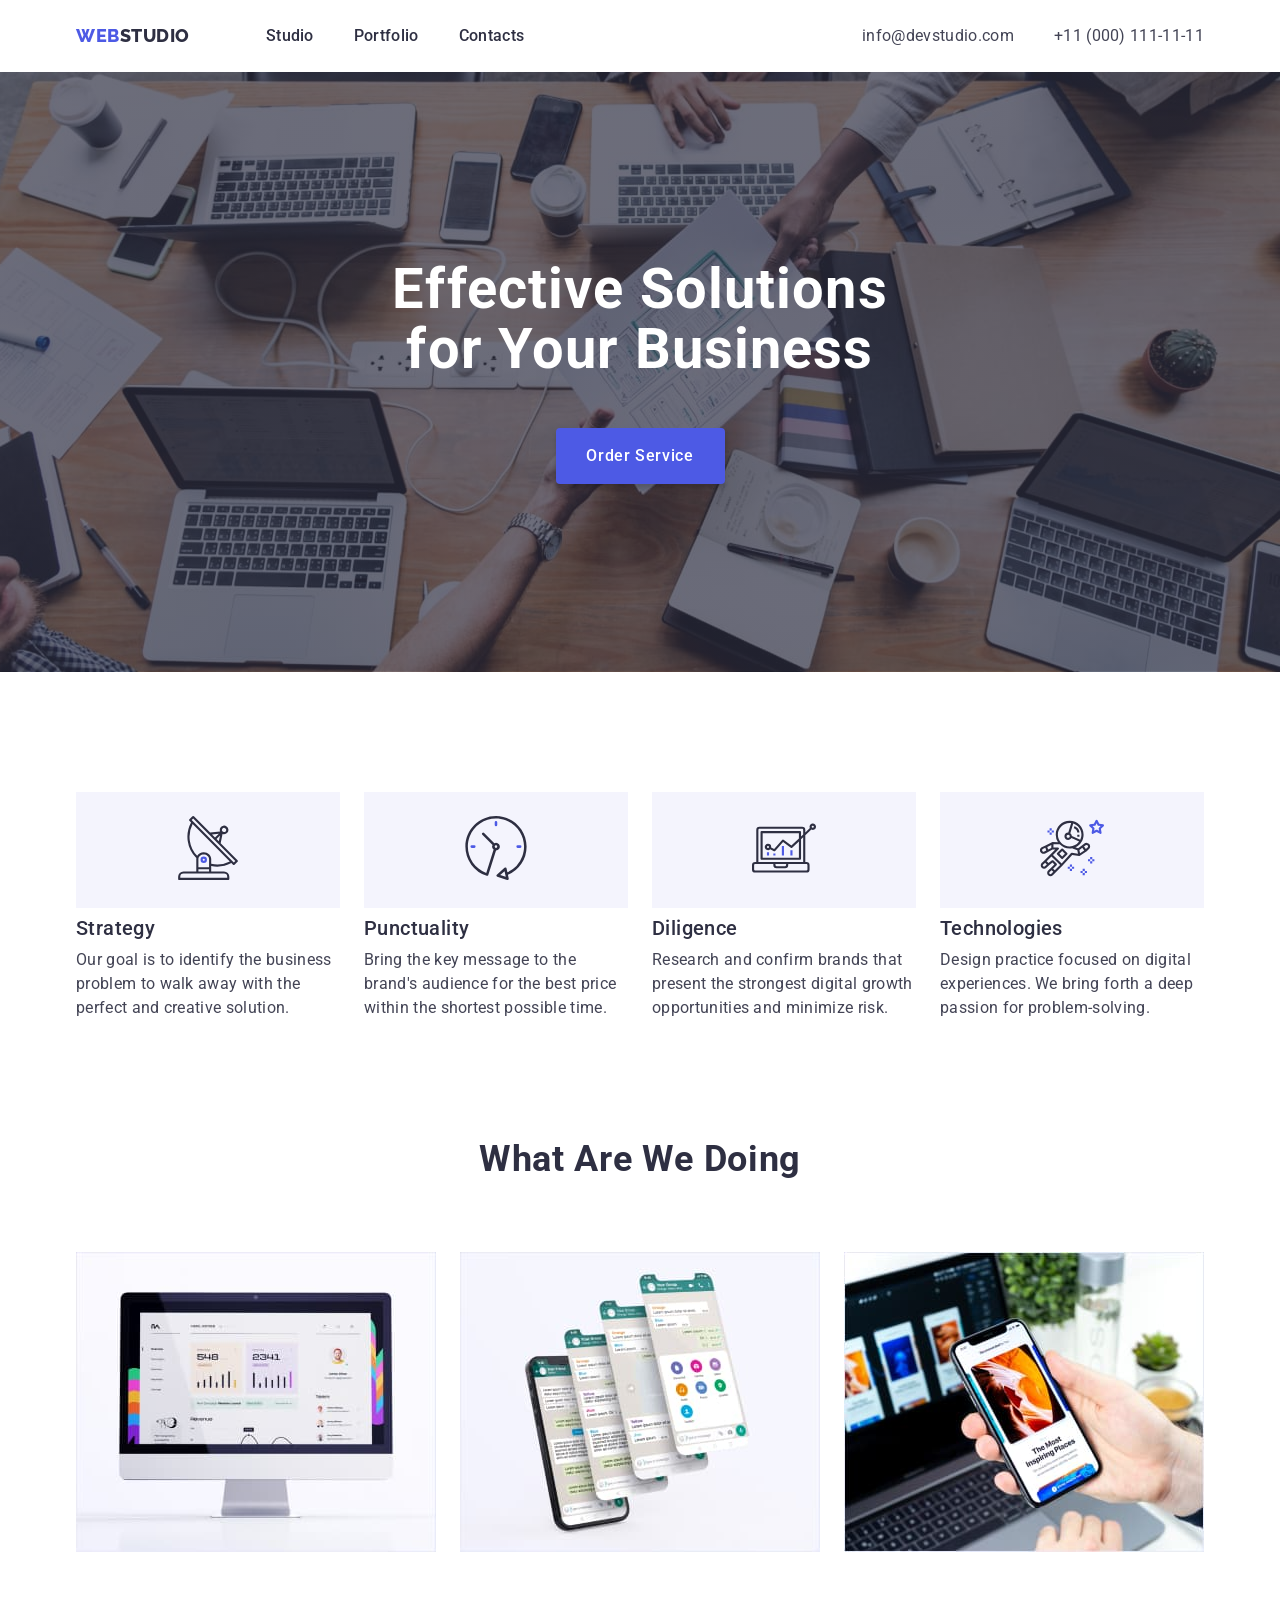
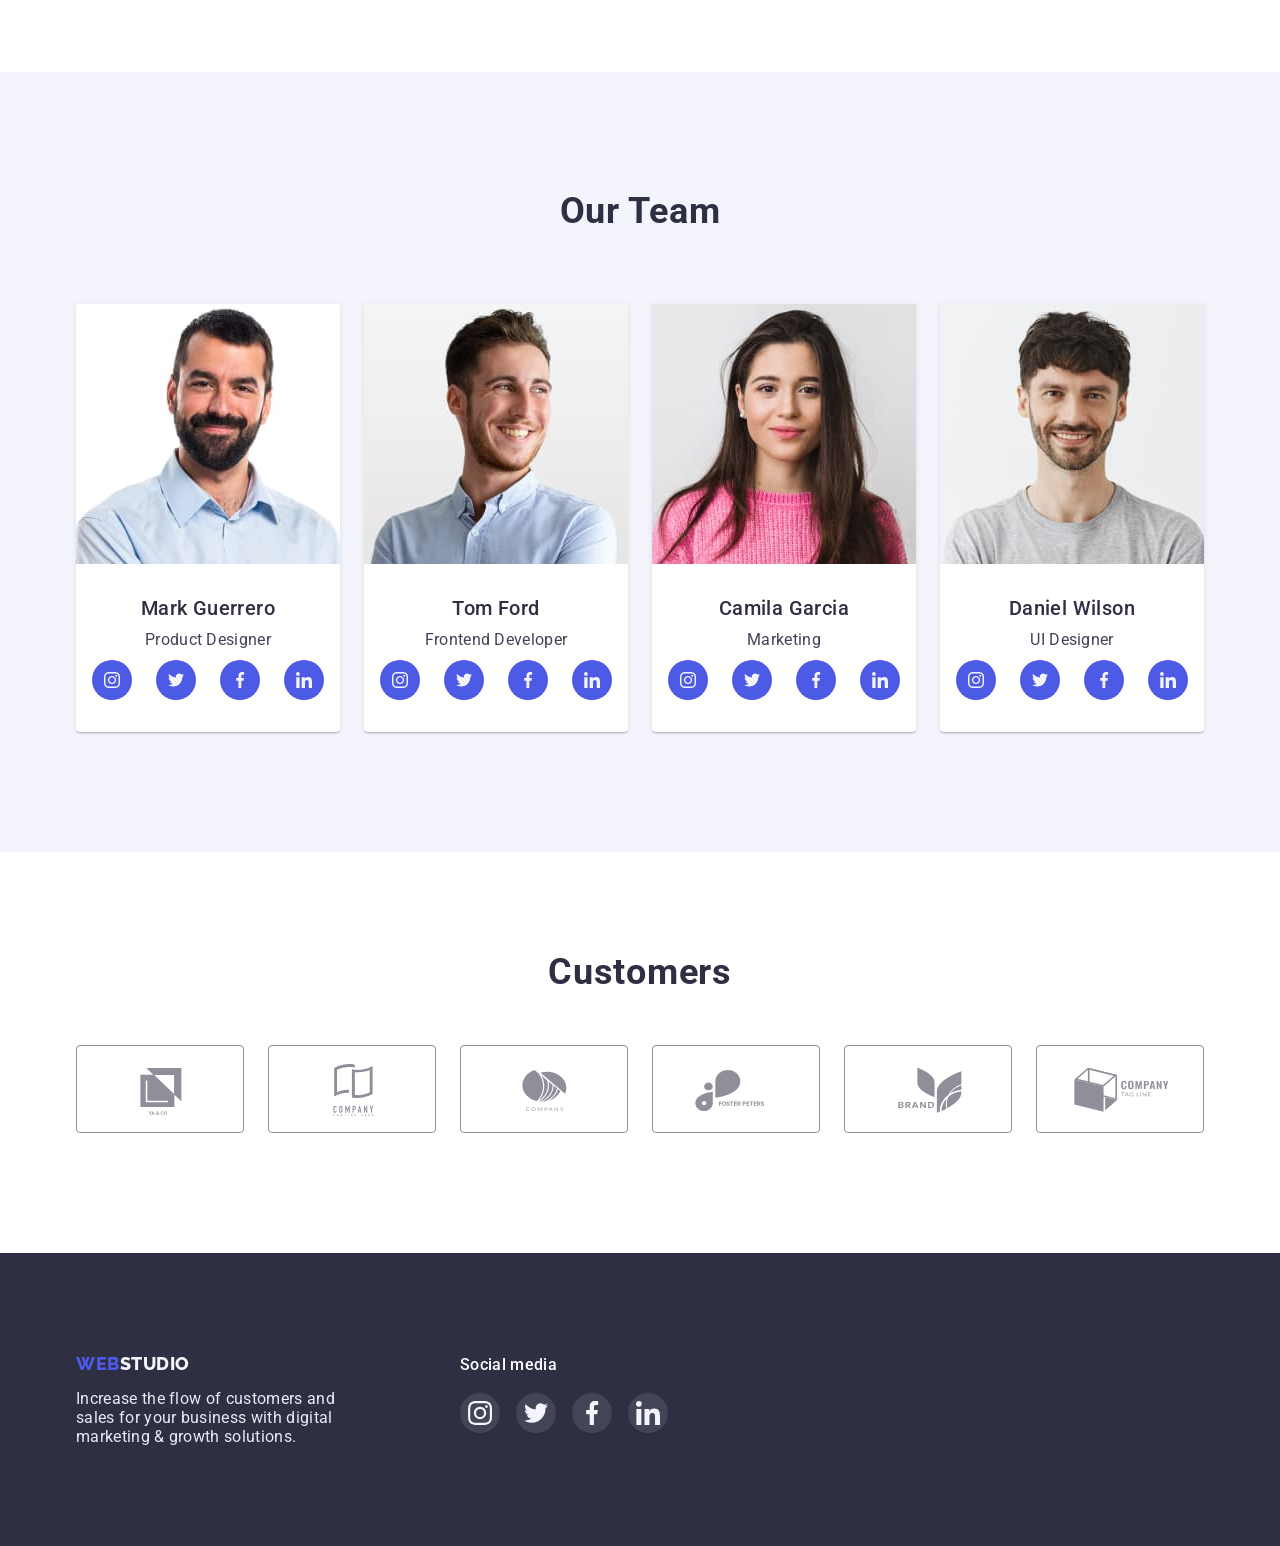
==== index.html @ 7d6704e3 "svg tini" ====
<!DOCTYPE html>
<html lang="en">

<head>
    <meta charset="UTF-8">
    <meta http-equiv="X-UA-Compatible" content="IE=edge">
    <meta name="viewport" content="width=device-width, initial-scale=1.0">
    <title>WebStudio</title>
    <link rel="preconnect" href="https://fonts.googleapis.com">
    <link rel="preconnect" href="https://fonts.gstatic.com" crossorigin>
    <link
        href="https://fonts.googleapis.com/css2?family=Montserrat:wght@400;700&family=Raleway:wght@800&family=Roboto:wght@400;500;700;900&display=swap"
        rel="stylesheet">
    <link rel="stylesheet" href="https://cdnjs.cloudflare.com/ajax/libs/modern-normalize/1.1.0/modern-normalize.min.css"
        integrity="sha512-wpPYUAdjBVSE4KJnH1VR1HeZfpl1ub8YT/NKx4PuQ5NmX2tKuGu6U/JRp5y+Y8XG2tV+wKQpNHVUX03MfMFn9Q=="
        crossorigin="anonymous" referrerpolicy="no-referrer" />
    <link rel="stylesheet" href="./css/styles.css">
</head>

<body>
    <header>
        <div class="conteiner header-container">
            <nav class="header-all">
                <a href="./index.html" class="header-logo link">Web<span class="header-logo-studio">Studio</span></a>
                <ul class="header-nav list">
                    <li><a href="./index.html" class="nav link">Studio</a></li>
                    <li><a href="./portfolio.html" class="nav link">Portfolio</a></li>
                    <li><a href="" class="nav link">Contacts</a></li>
                </ul>
            </nav>
            <address class="address">
                <ul class="address-list list">
                    <li><a href="mailto:info@devstudio.com" class="header-address link">info@devstudio.com</a></li>
                    <li><a href="tel:+110001111111" class="header-address link">+11 (000) 111-11-11</a></li>
                </ul>
            </address>
        </div>
    </header>
    <main>
        <section class="hero">
            <div class="conteiner">
                <h1 class="hero-title">Effective Solutions for Your Business</h1>
                <button type="button" class="hero-btn">Order Service</button>
            </div>
        </section>
        <section class="strengths section">
            <div class="conteiner">
                <h2 hidden class="strengths-t">Strengths</h2>
                <ul class="strengths-list list">
                    <li class="strengths-item">
                        <div class="strengths-fon">
                            <svg width="64" height="64" class="strengths-icon">
                                <use href="./images/icons.svg#icon-antenna"></use>
                            </svg>
                        </div>
                        <h3 class="strengths-title">Strategy</h3>
                        <p class="strengths-text">Our goal is to identify the business
                            problem to walk away with the perfect and creative solution. </p>
                    </li>
                    <li class="strengths-item">
                        <div class="strengths-fon">
                            <svg width="64" height="64" class="strengths-icon">
                                <use href="./images/icons.svg#icon-clock"></use>
                            </svg>
                        </div>
                        <h3 class="strengths-title">Punctuality</h3>
                        <p class="strengths-text">Bring the key message to the brand's audience for the best price
                            within
                            the shortest possible
                            time.</p>
                    </li>
                    <li class="strengths-item">
                        <div class="strengths-fon">
                            <svg width="64" height="64" class="strengths-icon">
                                <use href="./images/icons.svg#icon-diagram"></use>
                            </svg>
                        </div>
                        <h3 class="strengths-title">Diligence</h3>
                        <p class="strengths-text">Research and confirm brands that present the strongest digital growth
                            opportunities and minimize
                            risk.</p>
                    </li>
                    <li class="strengths-item">
                        <div class="strengths-fon">
                            <svg width="64" height="64" class="strengths-icon">
                                <use href="./images/icons.svg#icon-astronaut"></use>
                            </svg>
                        </div>
                        <h3 class="strengths-title">Technologies</h3>
                        <p class="strengths-text">Design practice focused on digital experiences. We bring forth a deep
                            passion for
                            problem-solving.</p>
                    </li>
                </ul>
            </div>
        </section>
        <section class="section">
            <div class="conteiner">
                <h2 class="doing">What are we doing</h2>
                <ul class="doing-list list">
                    <li class="doing-item"><img src="./images/doing1.jpg" alt="What are we doing" width="360"
                            height="300"></li>
                    <li><img src="./images/doing2.jpg" alt="What are we doing" width="360" height="300"></li>
                    <li><img src="./images/doing3.jpg" alt="What are we doing" width="360" height="300"></li>
                </ul>
            </div>
        </section>
        <section class="our-team section">
            <div class="conteiner">
                <h2 class="our-team-title">Our Team</h2>
                <div class="our-team-list-wrap">
                    <ul class="our-team-list list">
                        <li class="our-team-item">
                            <img src="./images/team1.jpg" alt="Product Designer" width="264" height="260">
                            <div class="our-team-name">
                                <h3 class="our-team-subtitle">Mark Guerrero</h3>
                                <p class="our-team-text">Product Designer</p>
                                <ul class="team-soc-list list">
                                    <li class="team-soc-item">
                                        <a class="team-soc-link link" href="">
                                            <svg width="16" height="16" class="team-soc-icon">
                                                <use href="./images/icons.svg#icon-instagram"></use>
                                            </svg>
                                        </a>
                                    </li>
                                    <li class="team-soc-item">
                                        <a class="team-soc-link link" href="">
                                            <svg width="16" height="16" class="team-soc-icon">
                                                <use href="./images/icons.svg#icon-twitter"></use>
                                            </svg>
                                        </a>
                                    </li>
                                    <li class="team-soc-item">
                                        <a class="team-soc-link link" href="">
                                            <svg width="16" height="16" class="team-soc-icon">
                                                <use href="./images/icons.svg#icon-facebook"></use>
                                            </svg>
                                        </a>
                                    </li>
                                    <li class="team-soc-item">
                                        <a class="team-soc-link link" href="">
                                            <svg width="16" height="16" class="team-soc-icon">
                                                <use href="./images/icons.svg#icon-linkedin"></use>
                                            </svg>
                                        </a>
                                    </li>
                                </ul>
                            </div>
                        </li>
                        <li class="our-team-item">
                            <img src="./images/team2.jpg" alt="Frontend Developer" width="264" height="260">
                            <div class="our-team-name">
                                <h3 class="our-team-subtitle">Tom Ford</h3>
                                <p class="our-team-text">Frontend Developer</p>
                                <ul class="team-soc-list list">
                                    <li class="team-soc-item">
                                        <a class="team-soc-link link" href="">
                                            <svg width="16" height="16" class="team-soc-icon">
                                                <use href="./images/icons.svg#icon-instagram"></use>
                                            </svg>
                                        </a>
                                    </li>
                                    <li class="team-soc-item">
                                        <a class="team-soc-link link" href="">
                                            <svg width="16" height="16" class="team-soc-icon">
                                                <use href="./images/icons.svg#icon-twitter"></use>
                                            </svg>
                                        </a>
                                    </li>
                                    <li class="team-soc-item">
                                        <a class="team-soc-link link" href="">
                                            <svg width="16" height="16" class="team-soc-icon">
                                                <use href="./images/icons.svg#icon-facebook"></use>
                                            </svg>
                                        </a>
                                    </li>
                                    <li class="team-soc-item">
                                        <a class="team-soc-link link" href="">
                                            <svg width="16" height="16" class="team-soc-icon">
                                                <use href="./images/icons.svg#icon-linkedin"></use>
                                            </svg>
                                        </a>
                                    </li>
                                </ul>
                            </div>
                        </li>
                        <li class="our-team-item">
                            <img src="./images/team3.jpg" alt="Marketing" width="264" height="260">
                            <div class="our-team-name">
                                <h3 class="our-team-subtitle">Camila Garcia</h3>
                                <p class="our-team-text">Marketing</p>
                                <ul class="team-soc-list list">
                                    <li class="team-soc-item">
                                        <a class="team-soc-link link" href="">
                                            <svg width="16" height="16" class="team-soc-icon">
                                                <use href="./images/icons.svg#icon-instagram"></use>
                                            </svg>
                                        </a>
                                    </li>
                                    <li class="team-soc-item">
                                        <a class="team-soc-link link" href="">
                                            <svg width="16" height="16" class="team-soc-icon">
                                                <use href="./images/icons.svg#icon-twitter"></use>
                                            </svg>
                                        </a>
                                    </li>
                                    <li class="team-soc-item">
                                        <a class="team-soc-link link" href="">
                                            <svg width="16" height="16" class="team-soc-icon">
                                                <use href="./images/icons.svg#icon-facebook"></use>
                                            </svg>
                                        </a>
                                    </li>
                                    <li class="team-soc-item">
                                        <a class="team-soc-link link" href="">
                                            <svg width="16" height="16" class="team-soc-icon">
                                                <use href="./images/icons.svg#icon-linkedin"></use>
                                            </svg>
                                        </a>
                                    </li>
                                </ul>
                            </div>
                        </li>
                        <li class="our-team-item">
                            <img src="./images/team4.jpg" alt="UI Designer" width="264" height="260">
                            <div class="our-team-name">
                                <h3 class="our-team-subtitle">Daniel Wilson</h3>
                                <p class="our-team-text">UI Designer</p>
                                <ul class="team-soc-list list">
                                    <li class="team-soc-item">
                                        <a class="team-soc-link link" href="">
                                            <svg width="16" height="16" class="team-soc-icon">
                                                <use href="./images/icons.svg#icon-instagram"></use>
                                            </svg>
                                        </a>
                                    </li>
                                    <li class="team-soc-item">
                                        <a class="team-soc-link link" href="">
                                            <svg width="16" height="16" class="team-soc-icon">
                                                <use href="./images/icons.svg#icon-twitter"></use>
                                            </svg>
                                        </a>
                                    </li>
                                    <li class="team-soc-item">
                                        <a class="team-soc-link link" href="">
                                            <svg width="16" height="16" class="team-soc-icon">
                                                <use href="./images/icons.svg#icon-facebook"></use>
                                            </svg>
                                        </a>
                                    </li>
                                    <li class="team-soc-item">
                                        <a class="team-soc-link link" href="">
                                            <svg width="16" height="16" class="team-soc-icon">
                                                <use href="./images/icons.svg#icon-linkedin"></use>
                                            </svg>
                                        </a>
                                    </li>
                                </ul>
                            </div>
                        </li>
                    </ul>
                </div>
            </div>
        </section>
        <section class="customers section">
            <div class="conteiner">
                <h2 class="customers-title">Customers</h2>
                <ul class="customers-list list">
                    <li class="customers-item">
                        <a class="customers-link link" href="">
                            <svg width="104" height="56" class="customers-icon">
                                <use href="./images/icons.svg#icon-Logo-1"></use>
                            </svg>
                        </a>
                    </li>
                    <li class="customers-item">
                        <a class="customers-link link" href="">
                            <svg width="104" height="56" class="customers-icon">
                                <use href="./images/icons.svg#icon-Logo-2"></use>
                            </svg>
                        </a>
                    </li>
                    <li class="customers-item">
                        <a class="customers-link link" href="">
                            <svg width="104" height="56" class="customers-icon">
                                <use href="./images/icons.svg#icon-Logo-3"></use>
                            </svg>
                        </a>
                    </li>
                    <li class="customers-item">
                        <a class="customers-link link" href="">
                            <svg width="104" height="56" class="customers-icon">
                                <use href="./images/icons.svg#icon-Logo-4"></use>
                            </svg>
                        </a>
                    </li>
                    <li class="customers-item">
                        <a class="customers-link link" href="">
                            <svg width="104" height="56" class="customers-icon">
                                <use href="./images/icons.svg#icon-Logo-5"></use>
                            </svg>
                        </a>
                    </li>
                    <li class="customers-item">
                        <a class="customers-link link" href="">
                            <svg width="104" height="56" class="customers-icon">
                                <use href="./images/icons.svg#icon-Logo-6"></use>
                            </svg>
                        </a>
                    </li>
                </ul>
            </div>
        </section>
    </main>
    <footer class="footer">
        <div class="footer-conteiner conteiner">
            <div class="footer-wrap">
                <a href="./index.html" class="header-logo link">Web<span class="footer-logo-studio">Studio</span></a>
                <p class="footer-text">Increase the flow of customers and sales for your business with digital marketing
                    &
                    growth solutions.</p>
            </div>
            <div class="social-media-box">
                <h3 class="social-media-header">Social media</h3>
                <ul class="social-media-list list">
                    <li class="social-media-item">
                        <a class="social-media-link link" href="">
                            <svg width="24" heigth="24" class="social-media-icon">
                                <use href="./images/icons.svg#icon-instagram"></use>
                            </svg>
                        </a>
                    </li>
                    <li class="social-media-item">
                        <a class="social-media-link link" href="">
                            <svg width="24" heigth="24" class="social-media-icon">
                                <use href="./images/icons.svg#icon-twitter"></use>
                            </svg>
                        </a>
                    </li>
                    <li class="social-media-item">
                        <a class="social-media-link link" href="">
                            <svg width="24" heigth="24" class="social-media-icon">
                                <use href="./images/icons.svg#icon-facebook"></use>
                            </svg>
                        </a>
                    </li>
                    <li class="social-media-item">
                        <a class="social-media-link link" href="">
                            <svg width="24" heigth="24" class="social-media-icon">
                                <use href="./images/icons.svg#icon-linkedin"></use>
                            </svg>
                        </a>
                    </li>
                </ul>
            </div>
        </div>
    </footer>
</body>

</html>
---- css/styles.css ----
:root {
    --body-color: #2E2F42;
    --logo-color: #4D5AE5;
    --second-logo-color: #2E2F42;
    --navigation-color: #2E2F42;
    --address-color: #434455;
    --navigation-color-hover: #404BBF;
    --background-color-hero: #2E2F42;
    --hero-btn-color: #ffffff;
    --hero-btn-background-color: #4D5AE5;
    --hero-btn-background-color-hover: #404BBF;
    --hero-title-color: #ffffff;

    --color-iris: #4d5ae5;
    --color-ocean: #404bbf;
    --color-navy-blue: #2e2f42;
    --color-green: #31d0aa;
    --color-slate: #434455;
    --color-light-slate: #8e8f99;
    --color-cornflower: #e7e9fc;
    --color-cloud: #f4f4fd;
    --color-navy-blue-modal: #2e2f42;
    --color-grey: #2e2f42;
}

p,
h1,
h2,
h3,
h4,
h5,
h6,
ul {
    margin: 0;
    padding: 0;
}

img {
    max-width: 100%;
    height: auto;
    display: block;
}

button {
    cursor: pointer;
}

body {
    font-family: 'Roboto', sans-serif;
    color: var(--color-slate);
}

.link {
    text-decoration: none;
}

.list {
    list-style: none;
}

.conteiner {
    max-width: 1158px;
    margin: 0 auto;
    padding: 0 15px;
}

.section {
    padding-top: 120px;
    padding-bottom: 120px;
}

.header {
    border-bottom: 1px solid var(--color-cornflower);
}

.header-logo {
    font-family: 'Raleway', sans-serif;
    font-weight: 800;
    font-size: 18px;
    line-height: 1.17;
    display: flex;
    align-items: center;
    letter-spacing: 0.03em;
    text-transform: uppercase;
    color: var(--logo-color);
    margin-right: 76px;
}

.header-container {
    display: flex;
    padding-top: 24px;
    padding-bottom: 24px;
    justify-content: space-between;

}

.header-all {
    display: flex;
    align-items: center;
}

.header-nav {
    display: flex;
    gap: 40px;
}

.header-logo-studio {
    color: var(--second-logo-color);
}

.nav {
    font-weight: 500;
    font-size: 16px;
    line-height: 1.5;
    letter-spacing: 0.02em;
    color: var(--navigation-color);
}

.address {
    font-style: normal;
}

.address-list {
    display: flex;
    gap: 40px;

}

.header-address {
    font-size: 16px;
    line-height: 1.5;
    letter-spacing: 0.02em;
    color: var(--color-slate);
}

.header-address:hover,
.header-address:focus,
.nav:hover,
.nav:focus,
.nav:active {
    color: var(--color-ocean);
}

/* --------------HERO-------------- */

.hero {
    background-color: var(--background-color-hero);
    background-image: linear-gradient(rgba(46, 47, 66, 0.7), rgba(46, 47, 66, 0.7)), url(../images/people-office1.jpg);
    background-repeat: no-repeat;
    background-position: center;
    background-size: cover;
    padding: 188px 0;
}

.hero-title {
    font-size: 56px;
    line-height: 1.07;
    text-align: center;
    letter-spacing: 0.02em;
    color: var(--hero-title-color);
    max-width: 496px;
    margin: 0 auto 48px;

}

.hero-btn {
    font-family: 'Roboto', sans-serif;
    font-weight: 500;
    font-size: 16px;
    line-height: 1.5;
    letter-spacing: 0.04em;
    background-color: var(--hero-btn-background-color);
    box-shadow: 0px 4px 4px rgba(0, 0, 0, 0.15);
    border-radius: 4px;
    color: var(--hero-btn-color);
    width: 169px;
    height: 56px;
    display: block;
    margin: 0 auto;
    border: none;
}

.hero-btn:hover,
.hero-btn:focus {
    background: var(--hero-btn-background-color-hover);
}

/* --------------Strengths-------------- */

.strengths {
    padding-bottom: 0;
}

.strengths-list {
    display: flex;
    gap: 24px;
    justify-content: center;
}

.strengths-item {
    flex-basis: calc((100% - 72px) / 4);
}

.strengths-fon {
    background-color: var(--color-cloud);
    padding: 24px 100px;
    margin-bottom: 8px;
}

.strengths-title {
    font-weight: 500;
    font-size: 20px;
    line-height: 1.2;
    letter-spacing: 0.02em;
    color: var(--color-navy-blue);
    margin-bottom: 8px;
}

.strengths-text {
    font-size: 16px;
    line-height: 1.5;
    letter-spacing: 0.02em;
    color: var(--color-slate);
}

/* --------------Doing-------------- */

.doing {
    font-size: 36px;
    line-height: 1.11;
    text-align: center;
    letter-spacing: 0.02em;
    text-transform: capitalize;
    color: var(--color-navy-blue);
    margin-bottom: 72px;
}

.doing-list {
    display: flex;
    gap: 24px;
    justify-content: center;
}

.doing-item {
    flex-basis: calc((100% - 48) / 3);
}

/* --------------Our team-------------- */

.our-team {
    background-color: var(--color-cloud);
}

.our-team-name {
    padding: 32px 16px;
}

.our-team-list {
    display: flex;
    gap: 24px;
}

.our-team-item {
    background-color: var(--hero-title-color);
    box-shadow: 0px 1px 6px rgba(46, 47, 66, 0.08), 0px 1px 1px rgba(46, 47, 66, 0.16), 0px 2px 1px rgba(46, 47, 66, 0.08);
    border-radius: 0px 0px 4px 4px;
    flex-basis: calc((100% - 72px) / 4);
}

.our-team-title {
    font-size: 36px;
    line-height: 1.11;
    text-align: center;
    letter-spacing: 0.02em;
    text-transform: capitalize;
    color: var(--color-navy-blue);
    margin-bottom: 72px;
}

.our-team-subtitle {
    font-weight: 500;
    font-size: 20px;
    line-height: 1.2;
    text-align: center;
    letter-spacing: 0.02em;
    color: var(--color-navy-blue);
}

.our-team-text {
    font-size: 16px;
    line-height: 1.5;
    text-align: center;
    letter-spacing: 0.02em;
    color: var(--color-slate);
    margin-top: 8px;
    margin-bottom: 8px;
}

.team-soc-list {
    display: flex;
    justify-content: center;
    gap: 24px;
}

.team-soc-item {
    width: 40px;
    height: 40px;
}

.team-soc-link {
    width: 100%;
    height: 100%;
    background-color: var(--color-iris);
    display: flex;
    align-items: center;
    justify-content: center;
    border-radius: 50%;
}

.team-soc-link:hover,
.team-soc-link:focus {
    background-color: var(--color-ocean);
}

.customers-title {
    font-size: 36px;
    line-height: 1.1px;
    text-align: center;
    letter-spacing: 0.02em;
    text-transform: capitalize;
    color: var(--color-grey);
    margin-bottom: 72px;
}

.customers-list {
    display: flex;
    gap: 24px;
}

.customers-item {
    width: 168px;
    height: 88px;

}

.customers-link {
    width: 100%;
    height: 100%;
    display: flex;
    align-items: center;
    justify-content: center;
    color: var(--color-light-slate);
    border: 1px solid var(--color-light-slate);
    border-radius: 4px;
}

.customers-icon {
    fill: currentColor;
}

.customers-link:hover,
.customers-link:focus {
    border-color: var(--color-ocean);
}

.customers-link:hover .customers-icon,
.customers-link:focus .customers-icon {
    fill: var(--color-ocean);
}

/* --------------Footer-------------- */

.footer {
    background-color: var(--color-navy-blue);

}

.footer-conteiner {
    display: flex;

}

.footer-wrap {
    padding-top: 100px;
    padding-bottom: 100px;
    margin-right: 120px;
}

.footer-logo-studio {
    color: var(--color-cloud);
}

.footer-text {
    font-size: 16px;
    line-height: 1.17;
    letter-spacing: 0.02em;
    color: var(--color-cornflower);
    width: 264px;
    margin-top: 16px;
}

.social-media-box {
    padding-top: 100px;

}

.social-media-header {
    font-weight: 500;
    font-size: 16px;
    line-height: 1.5;
    letter-spacing: 0.02em;
    color: #FFFFFF;
    margin-bottom: 16px;
}

.social-media-list {
    display: flex;
    justify-content: center;
    gap: 16px;
}

.social-media-item {
    width: 40px;
    height: 40px;
}

.social-media-link {
    width: 100%;
    height: 100%;
    display: flex;
    align-items: center;
    justify-content: center;
    border-radius: 50%;
    background-color: var(--color-cloud);
    background: rgba(255, 255, 255, 0.1);
}

.social-media-link:hover,
.social-media-link:focus {
    background-color: var(--color-green);
}



/* --------------   START Portfolio   -------------- */

/* --------------Filter-------------- */

.filter-btn {
    background-color: var(--color-cornflower);
    color: var(--color-iris);
    line-height: 1.5;
    font-size: 16px;
    font-weight: 500;
    letter-spacing: 0.04em;
    font-family: 'Roboto', sans-serif;
    padding: 12px 24px;
    border: 1px solid #E7E9FC;
    border-radius: 4px;
}

.filter-btn:is(:hover, :focus) {
    background-color: var(--color-ocean);
    color: var(--color-cloud);
    border: 1px solid var(--color-ocean);
    box-shadow: 0px 2px 2px 0px #0000001F;
    box-shadow: 0px 2px 1px 0px #00000014;
    box-shadow: 0px 3px 1px 0px #0000001A;
}

.filter-list {
    display: flex;
    justify-content: center;
    gap: 24px;
    margin-bottom: 72px;
}

.project-list {
    display: flex;
    flex-wrap: wrap;
    column-gap: 24px;
    row-gap: 48px;
}

.project-link {
    display: block;
}

.project-link .project-name:hover {
    box-shadow: 0px 1px 6px rgba(46, 47, 66, 0.08), 0px 1px 1px rgba(46, 47, 66, 0.16), 0px 2px 1px rgba(46, 47, 66, 0.08);
}

.project-item {
    flex-basis: calc((100% - 48px) / 3);
    background-color: var(--hero-title-color);
}

.project-name {
    padding: 32px 16px;
    border: 1px solid var(--color-cornflower);
    border-top: 0;
}

.project-title {
    font-weight: 500;
    font-size: 20px;
    line-height: 1.2;
    letter-spacing: 0.02em;
    color: var(--color-navy-blue);
    margin-bottom: 8px;
}

.project-filter {
    font-size: 16px;
    line-height: 1.5;
    letter-spacing: 0.02em;
    color: var(--color-slate);
}
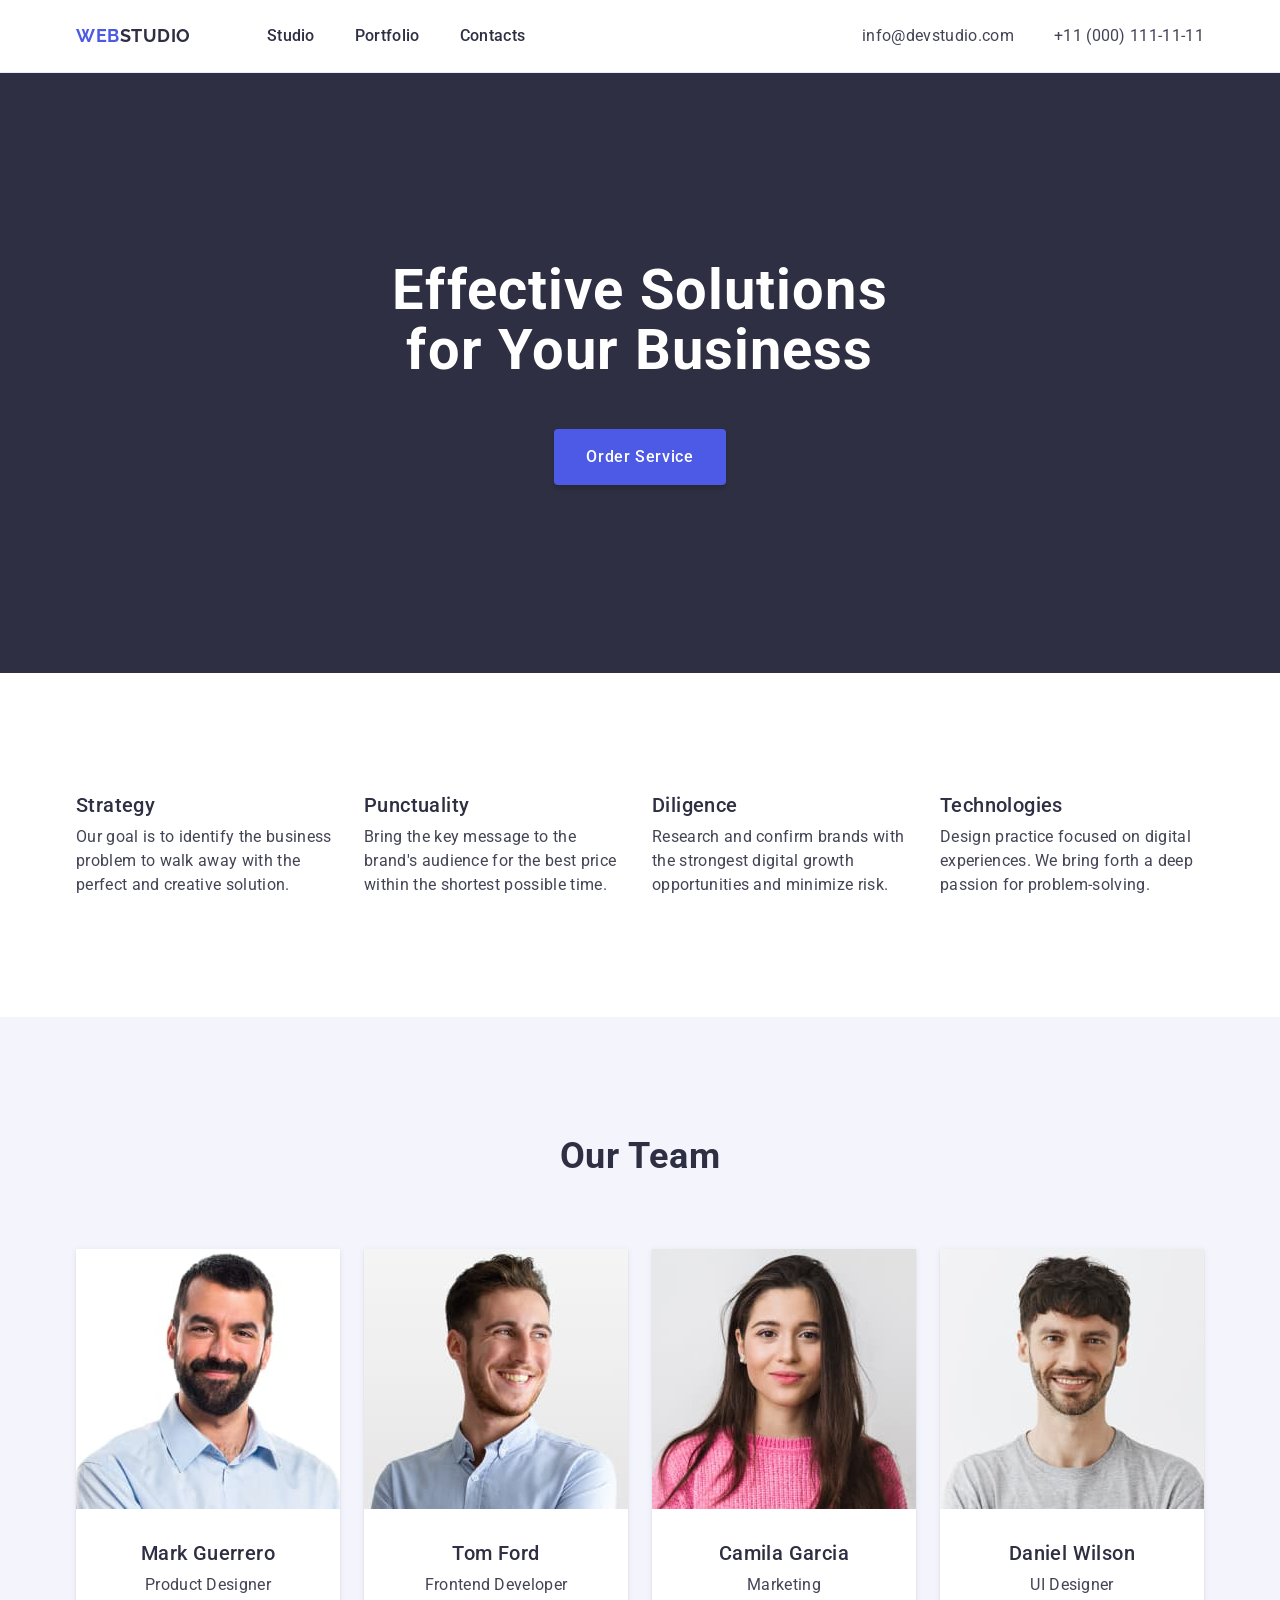
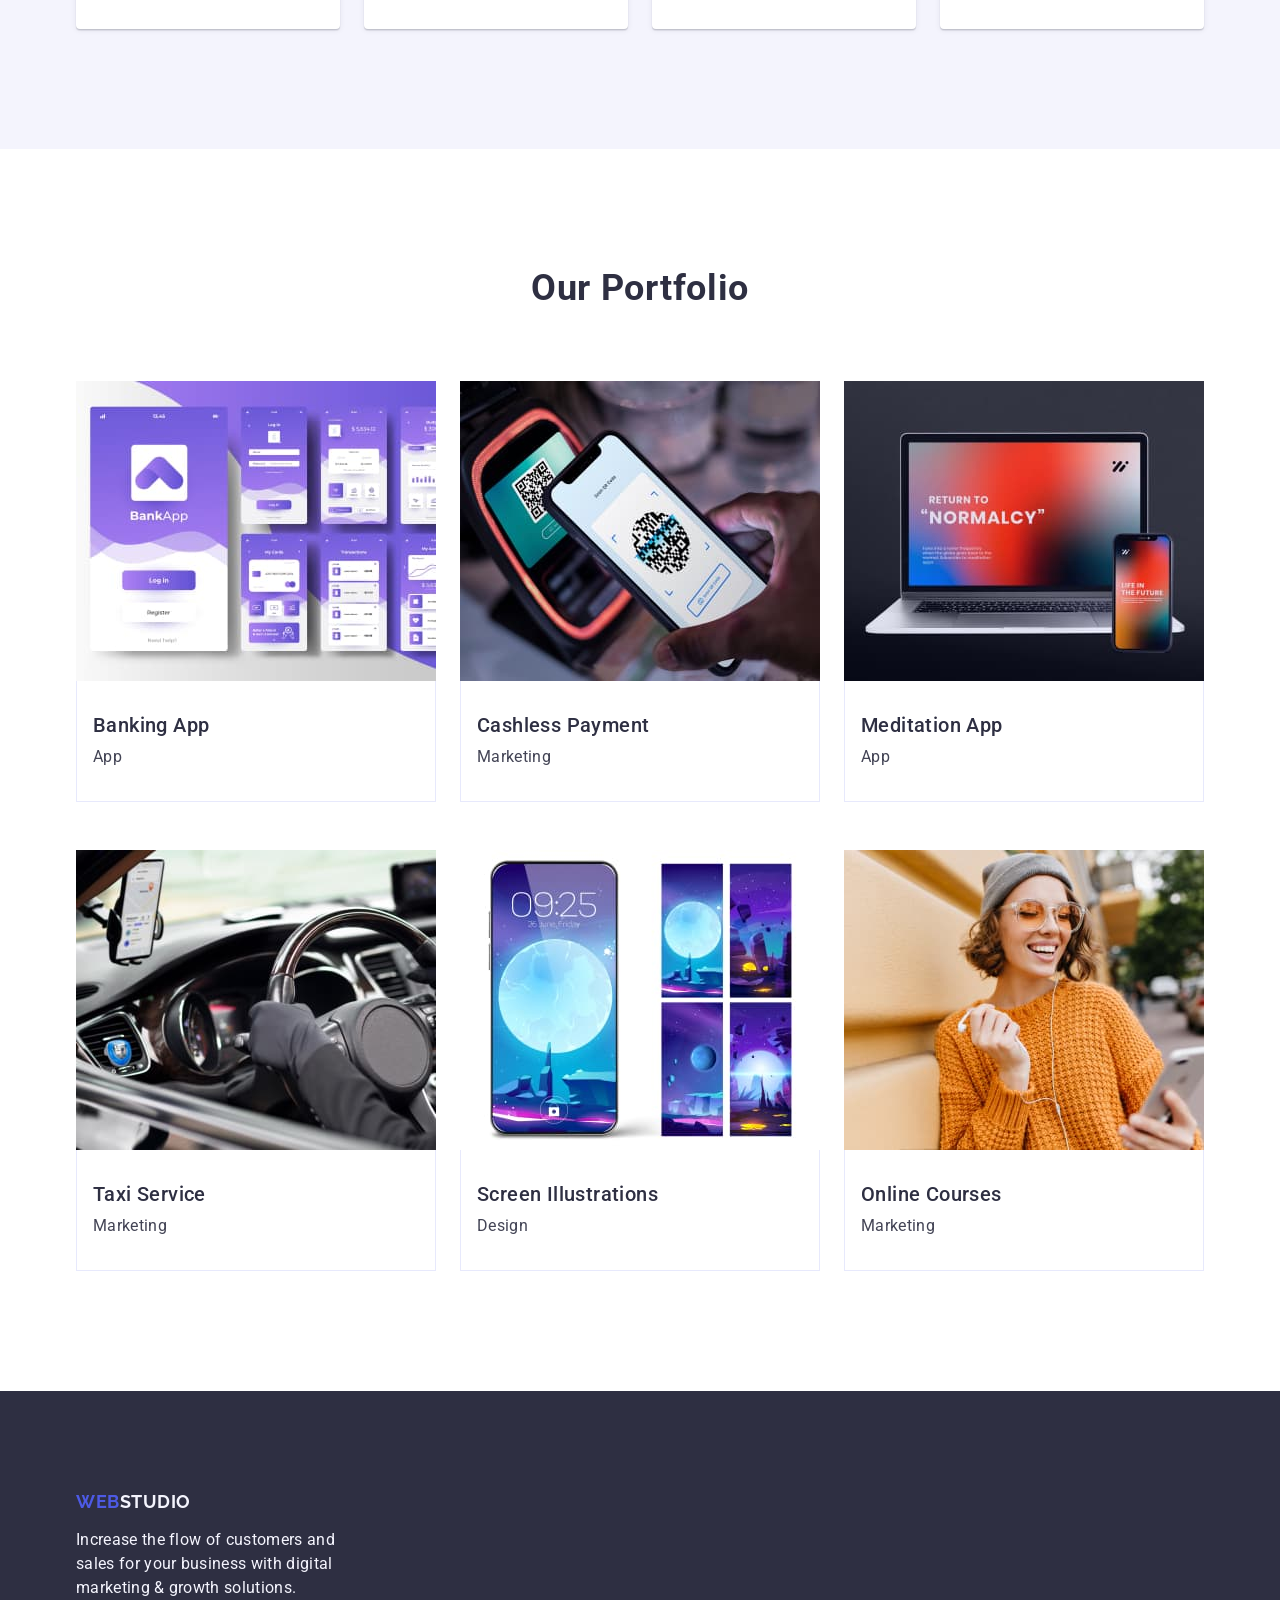
==== commit c488229e: "Initial commit" ====
--- a/index.html
+++ b/index.html
@@ -8,351 +8,183 @@
     <title>WebStudio</title>
     <link rel="preconnect" href="https://fonts.googleapis.com">
     <link rel="preconnect" href="https://fonts.gstatic.com" crossorigin>
-    <link
-        href="https://fonts.googleapis.com/css2?family=Montserrat:wght@400;700&family=Raleway:wght@800&family=Roboto:wght@400;500;700;900&display=swap"
+    <link href="https://fonts.googleapis.com/css2?family=Raleway:wght@700&family=Roboto:wght@400;500;700&display=swap"
         rel="stylesheet">
-    <link rel="stylesheet" href="https://cdnjs.cloudflare.com/ajax/libs/modern-normalize/1.1.0/modern-normalize.min.css"
-        integrity="sha512-wpPYUAdjBVSE4KJnH1VR1HeZfpl1ub8YT/NKx4PuQ5NmX2tKuGu6U/JRp5y+Y8XG2tV+wKQpNHVUX03MfMFn9Q=="
-        crossorigin="anonymous" referrerpolicy="no-referrer" />
+    <link rel="stylesheet"
+        href="https://cdnjs.cloudflare.com/ajax/libs/modern-normalize/2.0.0/modern-normalize.min.css">
     <link rel="stylesheet" href="./css/styles.css">
 </head>
 
 <body>
-    <header>
-        <div class="conteiner header-container">
-            <nav class="header-all">
-                <a href="./index.html" class="header-logo link">Web<span class="header-logo-studio">Studio</span></a>
-                <ul class="header-nav list">
-                    <li><a href="./index.html" class="nav link">Studio</a></li>
-                    <li><a href="./portfolio.html" class="nav link">Portfolio</a></li>
-                    <li><a href="" class="nav link">Contacts</a></li>
+    <header class="page-header">
+        <div class="header-nav container">
+            <nav class="menu">
+                <a class="logo link" href="./index.html">Web<span class="logo-short">Studio</span></a>
+                <ul class="nav-menu list">
+                    <li class="menu-item">
+                        <a class="menu-link link" href="./index.html">Studio</a>
+                    </li>
+                    <li class="menu-item">
+                        <a class="menu-link link" href="">Portfolio</a>
+                    </li>
+                    <li class="menu-item">
+                        <a class="menu-link link" href="">Contacts</a>
+                    </li>
                 </ul>
             </nav>
-            <address class="address">
-                <ul class="address-list list">
-                    <li><a href="mailto:info@devstudio.com" class="header-address link">info@devstudio.com</a></li>
-                    <li><a href="tel:+110001111111" class="header-address link">+11 (000) 111-11-11</a></li>
+            <address class="page-address">
+                <ul class="page-address-list list">
+                    <li class="page-address-item">
+                        <a class="page-address-link link" href="mailto:info@devstudio.com">info@devstudio.com</a>
+                    </li>
+                    <li class="page-address-item">
+                        <a class="page-address-link link" href="tel:+110001111111">+11 (000) 111-11-11</a>
+                    </li>
                 </ul>
             </address>
         </div>
     </header>
     <main>
+        <!-- HERO -->
         <section class="hero">
-            <div class="conteiner">
-                <h1 class="hero-title">Effective Solutions for Your Business</h1>
-                <button type="button" class="hero-btn">Order Service</button>
+            <div class="container">
+                <h1 class="hero-title">Effective Solutions
+                    for Your Business</h1>
+                <button class="hero-btn" type="button">Order Service</button>
             </div>
         </section>
-        <section class="strengths section">
-            <div class="conteiner">
-                <h2 hidden class="strengths-t">Strengths</h2>
-                <ul class="strengths-list list">
-                    <li class="strengths-item">
-                        <div class="strengths-fon">
-                            <svg width="64" height="64" class="strengths-icon">
-                                <use href="./images/icons.svg#icon-antenna"></use>
-                            </svg>
-                        </div>
-                        <h3 class="strengths-title">Strategy</h3>
-                        <p class="strengths-text">Our goal is to identify the business
-                            problem to walk away with the perfect and creative solution. </p>
+        <!-- BENEFITS -->
+        <section class="benefits section">
+            <div class="container">
+                <h2 class="benefits-title visually-hidden">Benefits</h2>
+                <ul class="benefits-list list">
+                    <li class="benefits-item">
+                        <h3 class="benefits-item-title">Strategy</h3>
+                        <p class="benefits-item-text">Our goal is to identify the business
+                            problem to walk away with the perfect and creative solution.</p>
                     </li>
-                    <li class="strengths-item">
-                        <div class="strengths-fon">
-                            <svg width="64" height="64" class="strengths-icon">
-                                <use href="./images/icons.svg#icon-clock"></use>
-                            </svg>
-                        </div>
-                        <h3 class="strengths-title">Punctuality</h3>
-                        <p class="strengths-text">Bring the key message to the brand's audience for the best price
-                            within
-                            the shortest possible
-                            time.</p>
+                    <li class="benefits-item">
+                        <h3 class="benefits-item-title">Punctuality</h3>
+                        <p class="benefits-item-text">Bring the key message to the brand's audience for the best price
+                            within the shortest possible time.</p>
                     </li>
-                    <li class="strengths-item">
-                        <div class="strengths-fon">
-                            <svg width="64" height="64" class="strengths-icon">
-                                <use href="./images/icons.svg#icon-diagram"></use>
-                            </svg>
-                        </div>
-                        <h3 class="strengths-title">Diligence</h3>
-                        <p class="strengths-text">Research and confirm brands that present the strongest digital growth
-                            opportunities and minimize
-                            risk.</p>
+                    <li class="benefits-item">
+                        <h3 class="benefits-item-title">Diligence</h3>
+                        <p class="benefits-item-text">Research and confirm brands with the strongest digital growth
+                            opportunities and minimize risk.</p>
                     </li>
-                    <li class="strengths-item">
-                        <div class="strengths-fon">
-                            <svg width="64" height="64" class="strengths-icon">
-                                <use href="./images/icons.svg#icon-astronaut"></use>
-                            </svg>
-                        </div>
-                        <h3 class="strengths-title">Technologies</h3>
-                        <p class="strengths-text">Design practice focused on digital experiences. We bring forth a deep
-                            passion for
-                            problem-solving.</p>
+                    <li class="benefits-item">
+                        <h3 class="benefits-item-title">Technologies</h3>
+                        <p class="benefits-item-text">Design practice focused on digital experiences. We bring forth a
+                            deep passion for problem-solving.</p>
                     </li>
                 </ul>
             </div>
         </section>
-        <section class="section">
-            <div class="conteiner">
-                <h2 class="doing">What are we doing</h2>
-                <ul class="doing-list list">
-                    <li class="doing-item"><img src="./images/doing1.jpg" alt="What are we doing" width="360"
-                            height="300"></li>
-                    <li><img src="./images/doing2.jpg" alt="What are we doing" width="360" height="300"></li>
-                    <li><img src="./images/doing3.jpg" alt="What are we doing" width="360" height="300"></li>
-                </ul>
-            </div>
-        </section>
+        <!-- Our Team -->
         <section class="our-team section">
-            <div class="conteiner">
+            <div class="container">
                 <h2 class="our-team-title">Our Team</h2>
-                <div class="our-team-list-wrap">
-                    <ul class="our-team-list list">
-                        <li class="our-team-item">
-                            <img src="./images/team1.jpg" alt="Product Designer" width="264" height="260">
-                            <div class="our-team-name">
-                                <h3 class="our-team-subtitle">Mark Guerrero</h3>
-                                <p class="our-team-text">Product Designer</p>
-                                <ul class="team-soc-list list">
-                                    <li class="team-soc-item">
-                                        <a class="team-soc-link link" href="">
-                                            <svg width="16" height="16" class="team-soc-icon">
-                                                <use href="./images/icons.svg#icon-instagram"></use>
-                                            </svg>
-                                        </a>
-                                    </li>
-                                    <li class="team-soc-item">
-                                        <a class="team-soc-link link" href="">
-                                            <svg width="16" height="16" class="team-soc-icon">
-                                                <use href="./images/icons.svg#icon-twitter"></use>
-                                            </svg>
-                                        </a>
-                                    </li>
-                                    <li class="team-soc-item">
-                                        <a class="team-soc-link link" href="">
-                                            <svg width="16" height="16" class="team-soc-icon">
-                                                <use href="./images/icons.svg#icon-facebook"></use>
-                                            </svg>
-                                        </a>
-                                    </li>
-                                    <li class="team-soc-item">
-                                        <a class="team-soc-link link" href="">
-                                            <svg width="16" height="16" class="team-soc-icon">
-                                                <use href="./images/icons.svg#icon-linkedin"></use>
-                                            </svg>
-                                        </a>
-                                    </li>
-                                </ul>
-                            </div>
-                        </li>
-                        <li class="our-team-item">
-                            <img src="./images/team2.jpg" alt="Frontend Developer" width="264" height="260">
-                            <div class="our-team-name">
-                                <h3 class="our-team-subtitle">Tom Ford</h3>
-                                <p class="our-team-text">Frontend Developer</p>
-                                <ul class="team-soc-list list">
-                                    <li class="team-soc-item">
-                                        <a class="team-soc-link link" href="">
-                                            <svg width="16" height="16" class="team-soc-icon">
-                                                <use href="./images/icons.svg#icon-instagram"></use>
-                                            </svg>
-                                        </a>
-                                    </li>
-                                    <li class="team-soc-item">
-                                        <a class="team-soc-link link" href="">
-                                            <svg width="16" height="16" class="team-soc-icon">
-                                                <use href="./images/icons.svg#icon-twitter"></use>
-                                            </svg>
-                                        </a>
-                                    </li>
-                                    <li class="team-soc-item">
-                                        <a class="team-soc-link link" href="">
-                                            <svg width="16" height="16" class="team-soc-icon">
-                                                <use href="./images/icons.svg#icon-facebook"></use>
-                                            </svg>
-                                        </a>
-                                    </li>
-                                    <li class="team-soc-item">
-                                        <a class="team-soc-link link" href="">
-                                            <svg width="16" height="16" class="team-soc-icon">
-                                                <use href="./images/icons.svg#icon-linkedin"></use>
-                                            </svg>
-                                        </a>
-                                    </li>
-                                </ul>
-                            </div>
-                        </li>
-                        <li class="our-team-item">
-                            <img src="./images/team3.jpg" alt="Marketing" width="264" height="260">
-                            <div class="our-team-name">
-                                <h3 class="our-team-subtitle">Camila Garcia</h3>
-                                <p class="our-team-text">Marketing</p>
-                                <ul class="team-soc-list list">
-                                    <li class="team-soc-item">
-                                        <a class="team-soc-link link" href="">
-                                            <svg width="16" height="16" class="team-soc-icon">
-                                                <use href="./images/icons.svg#icon-instagram"></use>
-                                            </svg>
-                                        </a>
-                                    </li>
-                                    <li class="team-soc-item">
-                                        <a class="team-soc-link link" href="">
-                                            <svg width="16" height="16" class="team-soc-icon">
-                                                <use href="./images/icons.svg#icon-twitter"></use>
-                                            </svg>
-                                        </a>
-                                    </li>
-                                    <li class="team-soc-item">
-                                        <a class="team-soc-link link" href="">
-                                            <svg width="16" height="16" class="team-soc-icon">
-                                                <use href="./images/icons.svg#icon-facebook"></use>
-                                            </svg>
-                                        </a>
-                                    </li>
-                                    <li class="team-soc-item">
-                                        <a class="team-soc-link link" href="">
-                                            <svg width="16" height="16" class="team-soc-icon">
-                                                <use href="./images/icons.svg#icon-linkedin"></use>
-                                            </svg>
-                                        </a>
-                                    </li>
-                                </ul>
-                            </div>
-                        </li>
-                        <li class="our-team-item">
-                            <img src="./images/team4.jpg" alt="UI Designer" width="264" height="260">
-                            <div class="our-team-name">
-                                <h3 class="our-team-subtitle">Daniel Wilson</h3>
-                                <p class="our-team-text">UI Designer</p>
-                                <ul class="team-soc-list list">
-                                    <li class="team-soc-item">
-                                        <a class="team-soc-link link" href="">
-                                            <svg width="16" height="16" class="team-soc-icon">
-                                                <use href="./images/icons.svg#icon-instagram"></use>
-                                            </svg>
-                                        </a>
-                                    </li>
-                                    <li class="team-soc-item">
-                                        <a class="team-soc-link link" href="">
-                                            <svg width="16" height="16" class="team-soc-icon">
-                                                <use href="./images/icons.svg#icon-twitter"></use>
-                                            </svg>
-                                        </a>
-                                    </li>
-                                    <li class="team-soc-item">
-                                        <a class="team-soc-link link" href="">
-                                            <svg width="16" height="16" class="team-soc-icon">
-                                                <use href="./images/icons.svg#icon-facebook"></use>
-                                            </svg>
-                                        </a>
-                                    </li>
-                                    <li class="team-soc-item">
-                                        <a class="team-soc-link link" href="">
-                                            <svg width="16" height="16" class="team-soc-icon">
-                                                <use href="./images/icons.svg#icon-linkedin"></use>
-                                            </svg>
-                                        </a>
-                                    </li>
-                                </ul>
-                            </div>
-                        </li>
-                    </ul>
-                </div>
-            </div>
-        </section>
-        <section class="customers section">
-            <div class="conteiner">
-                <h2 class="customers-title">Customers</h2>
-                <ul class="customers-list list">
-                    <li class="customers-item">
-                        <a class="customers-link link" href="">
-                            <svg width="104" height="56" class="customers-icon">
-                                <use href="./images/icons.svg#icon-Logo-1"></use>
-                            </svg>
-                        </a>
+                <ul class="our-team-list list">
+                    <li class="our-team-item">
+                        <img class="our-team-item-img" src="./images/img-3.jpg" alt="Team member" width="264"
+                            height="260">
+                        <div class="team-person">
+                            <h3 class="our-team-item-title">Mark Guerrero</h3>
+                            <p class="our-team-item-text">Product Designer</p>
+                        </div>
                     </li>
-                    <li class="customers-item">
-                        <a class="customers-link link" href="">
-                            <svg width="104" height="56" class="customers-icon">
-                                <use href="./images/icons.svg#icon-Logo-2"></use>
-                            </svg>
-                        </a>
+                    <li class="our-team-item">
+                        <img class="our-team-item-img" src="./images/img-2.jpg" alt="Team member" width="264"
+                            height="260">
+                        <div class="team-person">
+                            <h3 class="our-team-item-title">Tom Ford</h3>
+                            <p class="our-team-item-text">Frontend Developer</p>
+                        </div>
                     </li>
-                    <li class="customers-item">
-                        <a class="customers-link link" href="">
-                            <svg width="104" height="56" class="customers-icon">
-                                <use href="./images/icons.svg#icon-Logo-3"></use>
-                            </svg>
-                        </a>
+                    <li class="our-team-item">
+                        <img class="our-team-item-img" src="./images/img-1.jpg" alt="Team member" width="264"
+                            height="260">
+                        <div class="team-person">
+                            <h3 class="our-team-item-title">Camila Garcia</h3>
+                            <p class="our-team-item-text">Marketing</p>
+                        </div>
                     </li>
-                    <li class="customers-item">
-                        <a class="customers-link link" href="">
-                            <svg width="104" height="56" class="customers-icon">
-                                <use href="./images/icons.svg#icon-Logo-4"></use>
-                            </svg>
-                        </a>
-                    </li>
-                    <li class="customers-item">
-                        <a class="customers-link link" href="">
-                            <svg width="104" height="56" class="customers-icon">
-                                <use href="./images/icons.svg#icon-Logo-5"></use>
-                            </svg>
-                        </a>
-                    </li>
-                    <li class="customers-item">
-                        <a class="customers-link link" href="">
-                            <svg width="104" height="56" class="customers-icon">
-                                <use href="./images/icons.svg#icon-Logo-6"></use>
-                            </svg>
-                        </a>
+                    <li class="our-team-item">
+                        <img class="our-team-item-img" src="./images/img.jpg" alt="Team member" width="264"
+                            height="260">
+                        <div class="team-person">
+                            <h3 class="our-team-item-title">Daniel Wilson</h3>
+                            <p class="our-team-item-text">UI Designer</p>
+                        </div>
                     </li>
                 </ul>
             </div>
         </section>
-    </main>
-    <footer class="footer">
-        <div class="footer-conteiner conteiner">
-            <div class="footer-wrap">
-                <a href="./index.html" class="header-logo link">Web<span class="footer-logo-studio">Studio</span></a>
-                <p class="footer-text">Increase the flow of customers and sales for your business with digital marketing
-                    &
-                    growth solutions.</p>
-            </div>
-            <div class="social-media-box">
-                <h3 class="social-media-header">Social media</h3>
-                <ul class="social-media-list list">
-                    <li class="social-media-item">
-                        <a class="social-media-link link" href="">
-                            <svg width="24" heigth="24" class="social-media-icon">
-                                <use href="./images/icons.svg#icon-instagram"></use>
-                            </svg>
-                        </a>
+
+        <!-- Our portfolio -->
+        <section class="portfolio section">
+            <div class="container">
+                <h2 class="portfolio-title">Our Portfolio</h2>
+                <ul class="portfolio-list list">
+                    <li class="portfolio-item">
+                        <img class="portfolio-item-img" src="./images/Portfolio/img-51.jpg" alt="Banking App"
+                            width="360" height="300">
+                        <div class="portfolio-card">
+                            <h3 class="portfolio-item-title">Banking App</h3>
+                            <p class="portfolio-item-text">App</p>
+                        </div>
                     </li>
-                    <li class="social-media-item">
-                        <a class="social-media-link link" href="">
-                            <svg width="24" heigth="24" class="social-media-icon">
-                                <use href="./images/icons.svg#icon-twitter"></use>
-                            </svg>
-                        </a>
+                    <li class="portfolio-item">
+                        <img class="portfolio-item-img" src="./images/Portfolio/img-41.jpg" alt="Cashless Payment"
+                            width="360" height="300">
+                        <div class="portfolio-card">
+                            <h3 class="portfolio-item-title">Cashless Payment</h3>
+                            <p class="portfolio-item-text">Marketing</p>
+                        </div>
                     </li>
-                    <li class="social-media-item">
-                        <a class="social-media-link link" href="">
-                            <svg width="24" heigth="24" class="social-media-icon">
-                                <use href="./images/icons.svg#icon-facebook"></use>
-                            </svg>
-                        </a>
+                    <li class="portfolio-item">
+                        <img class="portfolio-item-img" src="./images/Portfolio/img-31.jpg" alt="Meditation App"
+                            width="360" height="300">
+                        <div class="portfolio-card">
+                            <h3 class="portfolio-item-title">Meditation App</h3>
+                            <p class="portfolio-item-text">App</p>
+                        </div>
                     </li>
-                    <li class="social-media-item">
-                        <a class="social-media-link link" href="">
-                            <svg width="24" heigth="24" class="social-media-icon">
-                                <use href="./images/icons.svg#icon-linkedin"></use>
-                            </svg>
-                        </a>
+                    <li class="portfolio-item">
+                        <img class="portfolio-item-img" src="./images/Portfolio/img-21.jpg" alt="Taxi Service"
+                            width="360" height="300">
+                        <div class="portfolio-card">
+                            <h3 class="portfolio-item-title">Taxi Service</h3>
+                            <p class="portfolio-item-text">Marketing</p>
+                        </div>
+                    </li>
+                    <li class="portfolio-item">
+                        <img class="portfolio-item-img" src="./images/Portfolio/img-11.jpg" alt="Screen Illustrations"
+                            width="360" height="300">
+                        <div class="portfolio-card">
+                            <h3 class="portfolio-item-title">Screen Illustrations</h3>
+                            <p class="portfolio-item-text">Design</p>
+                        </div>
+                    </li>
+                    <li class="portfolio-item">
+                        <img class="portfolio-item-img" src="./images/Portfolio/img-01.jpg" alt="Online Courses"
+                            width="360" height="300">
+                        <div class="portfolio-card">
+                            <h3 class="portfolio-item-title">Online Courses</h3>
+                            <p class="portfolio-item-text">Marketing</p>
+                        </div>
                     </li>
                 </ul>
             </div>
+        </section>
+
+    </main>
+    <footer class="footer">
+        <div class="container">
+            <a class="logo-foot link" href="./index.html">Web<span class="logo-footer">Studio</span></a>
+            <p class="footer-text">Increase the flow of customers and sales for your business with digital marketing &
+                growth solutions.</p>
         </div>
     </footer>
 </body>
--- a/css/styles.css
+++ b/css/styles.css
@@ -1,26 +1,27 @@
-:root {
-    --body-color: #2E2F42;
-    --logo-color: #4D5AE5;
-    --second-logo-color: #2E2F42;
-    --navigation-color: #2E2F42;
-    --address-color: #434455;
-    --navigation-color-hover: #404BBF;
-    --background-color-hero: #2E2F42;
-    --hero-btn-color: #ffffff;
-    --hero-btn-background-color: #4D5AE5;
-    --hero-btn-background-color-hover: #404BBF;
-    --hero-title-color: #ffffff;
-
-    --color-iris: #4d5ae5;
-    --color-ocean: #404bbf;
-    --color-navy-blue: #2e2f42;
-    --color-green: #31d0aa;
-    --color-slate: #434455;
-    --color-light-slate: #8e8f99;
-    --color-cornflower: #e7e9fc;
-    --color-cloud: #f4f4fd;
-    --color-navy-blue-modal: #2e2f42;
-    --color-grey: #2e2f42;
+/* .list {
+    list-style-type: none;
+    margin-bottom: 0;
+    margin-top: 0;
+    padding-left: 0;
+} */
+
+.link {
+    text-decoration: none;
+}
+
+ul,
+ol {
+    list-style-type: none;
+    margin: 0;
+    padding: 0;
+}
+
+button {
+    cursor: pointer;
+}
+
+img {
+    display: block;
 }
 
 p,
@@ -29,490 +30,310 @@
 h3,
 h4,
 h5,
-h6,
-ul {
-    margin: 0;
-    padding: 0;
-}
-
-img {
-    max-width: 100%;
-    height: auto;
-    display: block;
-}
-
-button {
-    cursor: pointer;
+h6 {
+    margin-bottom: 0;
+    margin-top: 0;
 }
 
 body {
     font-family: 'Roboto', sans-serif;
-    color: var(--color-slate);
-}
-
-.link {
-    text-decoration: none;
-}
-
-.list {
-    list-style: none;
-}
-
-.conteiner {
-    max-width: 1158px;
+    color: var(--SLATE, #434455);
+    background-color: #FFFFFF;
+}
+
+.visually-hidden {
+    position: absolute;
+    width: 1px;
+    height: 1px;
+    padding: 0;
+    margin: -1px;
+    white-space: nowrap;
+    overflow: hidden;
+    clip: rect(0, 0, 0, 0);
+    clip-path: inset(100%);
+    border: 0;
+}
+
+.container {
+    width: 1158px;
+    padding: 0 15px;
     margin: 0 auto;
-    padding: 0 15px;
 }
 
 .section {
-    padding-top: 120px;
-    padding-bottom: 120px;
-}
-
-.header {
-    border-bottom: 1px solid var(--color-cornflower);
-}
-
-.header-logo {
-    font-family: 'Raleway', sans-serif;
-    font-weight: 800;
+    padding: 120px 0;
+}
+
+.page-header {
+    border-bottom: 1px solid #e7e9fc;
+    padding: 24px 0;
+}
+
+.header-nav {
+    display: flex;
+    align-items: center;
+
+}
+
+.logo {
+    font-family: Raleway, sans-serif;
     font-size: 18px;
+    font-weight: 700;
     line-height: 1.17;
+    letter-spacing: 0.54px;
+    text-transform: uppercase;
+    color: #4D5AE5;
+    margin-right: 76px;
+}
+
+.logo-short {
+    font-family: Raleway;
+    font-size: 18px;
+    font-weight: 700;
+    line-height: 1.17;
+    letter-spacing: 0.54px;
+    text-transform: uppercase;
+    color: var(--NAVY-BLUE, #2E2F42);
+}
+
+.menu {
     display: flex;
     align-items: center;
-    letter-spacing: 0.03em;
-    text-transform: uppercase;
-    color: var(--logo-color);
-    margin-right: 76px;
-}
-
-.header-container {
-    display: flex;
-    padding-top: 24px;
-    padding-bottom: 24px;
-    justify-content: space-between;
-
-}
-
-.header-all {
-    display: flex;
-    align-items: center;
-}
-
-.header-nav {
+}
+
+.nav-menu {
     display: flex;
     gap: 40px;
 }
 
-.header-logo-studio {
-    color: var(--second-logo-color);
-}
-
-.nav {
-    font-weight: 500;
-    font-size: 16px;
-    line-height: 1.5;
-    letter-spacing: 0.02em;
-    color: var(--navigation-color);
-}
-
-.address {
+.menu-link {
+    font-size: 16px;
+    font-weight: 500;
+    line-height: 1.5;
+    letter-spacing: 0.32px;
+    color: var(--NAVY-BLUE, #2E2F42);
+    padding: 24px 0;
+}
+
+.menu-link:hover,
+.menu-link:focus {
+    color: var(--OCEAN, #404BBF);
+}
+
+.page-address {
     font-style: normal;
-}
-
-.address-list {
+    margin-left: auto;
+}
+
+.page-address-list {
     display: flex;
     gap: 40px;
-
-}
-
-.header-address {
-    font-size: 16px;
-    line-height: 1.5;
-    letter-spacing: 0.02em;
-    color: var(--color-slate);
-}
-
-.header-address:hover,
-.header-address:focus,
-.nav:hover,
-.nav:focus,
-.nav:active {
-    color: var(--color-ocean);
-}
-
-/* --------------HERO-------------- */
+}
+
+.page-address-link {
+    font-size: 16px;
+    line-height: 1.5;
+    letter-spacing: 0.32px;
+    color: var(--SLATE, #434455);
+}
+
+.page-address-link:hover,
+.page-address-link:focus {
+    color: var(--OCEAN, #404BBF);
+}
 
 .hero {
-    background-color: var(--background-color-hero);
-    background-image: linear-gradient(rgba(46, 47, 66, 0.7), rgba(46, 47, 66, 0.7)), url(../images/people-office1.jpg);
-    background-repeat: no-repeat;
-    background-position: center;
-    background-size: cover;
-    padding: 188px 0;
+    background: var(--NAVY-BLUE, #2E2F42);
+    padding-top: 188px;
+    padding-bottom: 188px;
 }
 
 .hero-title {
+    text-align: center;
     font-size: 56px;
     line-height: 1.07;
-    text-align: center;
-    letter-spacing: 0.02em;
-    color: var(--hero-title-color);
+    letter-spacing: 1.12px;
+    color: var(--WHITE, #FFF);
     max-width: 496px;
-    margin: 0 auto 48px;
-
+    margin: 0 auto;
+    margin-bottom: 48px;
 }
 
 .hero-btn {
-    font-family: 'Roboto', sans-serif;
-    font-weight: 500;
-    font-size: 16px;
-    line-height: 1.5;
-    letter-spacing: 0.04em;
-    background-color: var(--hero-btn-background-color);
-    box-shadow: 0px 4px 4px rgba(0, 0, 0, 0.15);
+    display: block;
+    font-family: "Roboto", sans-serif;
+    font-size: 16px;
+    font-weight: 500;
+    line-height: 1.5;
+    letter-spacing: 0.64px;
+    color: var(--WHITE, #FFF);
+    background: var(--IRIS, #4D5AE5);
+    margin: 0 auto;
     border-radius: 4px;
-    color: var(--hero-btn-color);
-    width: 169px;
+    padding: 16px 32px;
+    min-width: 169px;
     height: 56px;
-    display: block;
-    margin: 0 auto;
+    box-shadow: 0 4px 4px 0 rgba(0, 0, 0, 0.15);
+    background: #4d5ae5;
     border: none;
 }
 
 .hero-btn:hover,
 .hero-btn:focus {
-    background: var(--hero-btn-background-color-hover);
-}
-
-/* --------------Strengths-------------- */
-
-.strengths {
-    padding-bottom: 0;
-}
-
-.strengths-list {
+    background: var(--OCEAN, #404BBF);
+}
+
+.benefits {}
+
+.benefits-list {
     display: flex;
     gap: 24px;
-    justify-content: center;
-}
-
-.strengths-item {
-    flex-basis: calc((100% - 72px) / 4);
-}
-
-.strengths-fon {
-    background-color: var(--color-cloud);
-    padding: 24px 100px;
+}
+
+.benefits-item {
+    width: calc((100% - 72px) / 4);
+}
+
+.benefits-item-title {
+    font-size: 20px;
+    font-weight: 500;
+    line-height: 1.2;
+    letter-spacing: 0.4px;
+    color: var(--NAVY-BLUE, #2E2F42);
     margin-bottom: 8px;
 }
 
-.strengths-title {
-    font-weight: 500;
-    font-size: 20px;
-    line-height: 1.2;
-    letter-spacing: 0.02em;
-    color: var(--color-navy-blue);
-    margin-bottom: 8px;
-}
-
-.strengths-text {
-    font-size: 16px;
-    line-height: 1.5;
-    letter-spacing: 0.02em;
-    color: var(--color-slate);
-}
-
-/* --------------Doing-------------- */
-
-.doing {
+.benefits-item-text {
+    font-size: 16px;
+    line-height: 1.5;
+    letter-spacing: 0.32px;
+
+}
+
+.our-team {
+    background-color: #F4F4FD;
+}
+
+.team-person {
+    padding: 32px 0;
+
+}
+
+.our-team-title {
+    text-align: center;
     font-size: 36px;
     line-height: 1.11;
-    text-align: center;
-    letter-spacing: 0.02em;
+    letter-spacing: 0.72px;
     text-transform: capitalize;
-    color: var(--color-navy-blue);
+    color: var(--NAVY-BLUE, #2E2F42);
     margin-bottom: 72px;
 }
 
-.doing-list {
+.our-team-list {
     display: flex;
     gap: 24px;
-    justify-content: center;
-}
-
-.doing-item {
-    flex-basis: calc((100% - 48) / 3);
-}
-
-/* --------------Our team-------------- */
-
-.our-team {
-    background-color: var(--color-cloud);
-}
-
-.our-team-name {
-    padding: 32px 16px;
-}
-
-.our-team-list {
-    display: flex;
-    gap: 24px;
 }
 
 .our-team-item {
-    background-color: var(--hero-title-color);
-    box-shadow: 0px 1px 6px rgba(46, 47, 66, 0.08), 0px 1px 1px rgba(46, 47, 66, 0.16), 0px 2px 1px rgba(46, 47, 66, 0.08);
+    background-color: #FFFFFF;
+    width: calc((100% - 24 * 3) / 4);
     border-radius: 0px 0px 4px 4px;
-    flex-basis: calc((100% - 72px) / 4);
-}
-
-.our-team-title {
+    box-shadow: 0 2px 1px 0 rgba(46, 47, 66, 0.08), 0 1px 1px 0 rgba(46, 47, 66, 0.16), 0 1px 6px 0 rgba(46, 47, 66, 0.08);
+}
+
+.our-team-item-title {
+    font-size: 20px;
+    text-align: center;
+    font-weight: 500;
+    line-height: 1.2;
+    letter-spacing: 0.4px;
+    color: var(--NAVY-BLUE, #2E2F42);
+    margin-bottom: 8px;
+    text-align: center;
+}
+
+.our-team-item-text {
+    text-align: center;
+    font-size: 16px;
+    line-height: 1.5;
+    letter-spacing: 0.32px;
+    color: var(--SLATE, #434455);
+    text-align: center;
+}
+
+.portfolio {}
+
+.portfolio-list {
+    display: flex;
+    flex-wrap: wrap;
+    row-gap: 48px;
+    column-gap: 24px;
+}
+
+.portfolio-item {
+    width: calc((100% - 24 * 2) / 3);
+
+}
+
+.portfolio-title {
+    text-align: center;
     font-size: 36px;
     line-height: 1.11;
-    text-align: center;
-    letter-spacing: 0.02em;
+    letter-spacing: 0.72px;
     text-transform: capitalize;
-    color: var(--color-navy-blue);
+    color: var(--NAVY-BLUE, #2E2F42);
     margin-bottom: 72px;
-}
-
-.our-team-subtitle {
-    font-weight: 500;
+
+}
+
+.portfolio-card {
+    padding: 32px 16px;
+    border-bottom: 1px solid #e7e9fc;
+    border-left: 1px solid #e7e9fc;
+    border-right: 1px solid #e7e9fc;
+}
+
+.portfolio-item-title {
     font-size: 20px;
+    font-weight: 500;
     line-height: 1.2;
-    text-align: center;
-    letter-spacing: 0.02em;
-    color: var(--color-navy-blue);
-}
-
-.our-team-text {
-    font-size: 16px;
-    line-height: 1.5;
-    text-align: center;
-    letter-spacing: 0.02em;
-    color: var(--color-slate);
-    margin-top: 8px;
+    letter-spacing: 0.4px;
+    color: var(--NAVY-BLUE, #2E2F42);
     margin-bottom: 8px;
 }
 
-.team-soc-list {
-    display: flex;
-    justify-content: center;
-    gap: 24px;
-}
-
-.team-soc-item {
-    width: 40px;
-    height: 40px;
-}
-
-.team-soc-link {
-    width: 100%;
-    height: 100%;
-    background-color: var(--color-iris);
-    display: flex;
-    align-items: center;
-    justify-content: center;
-    border-radius: 50%;
-}
-
-.team-soc-link:hover,
-.team-soc-link:focus {
-    background-color: var(--color-ocean);
-}
-
-.customers-title {
-    font-size: 36px;
-    line-height: 1.1px;
-    text-align: center;
-    letter-spacing: 0.02em;
-    text-transform: capitalize;
-    color: var(--color-grey);
-    margin-bottom: 72px;
-}
-
-.customers-list {
-    display: flex;
-    gap: 24px;
-}
-
-.customers-item {
-    width: 168px;
-    height: 88px;
-
-}
-
-.customers-link {
-    width: 100%;
-    height: 100%;
-    display: flex;
-    align-items: center;
-    justify-content: center;
-    color: var(--color-light-slate);
-    border: 1px solid var(--color-light-slate);
-    border-radius: 4px;
-}
-
-.customers-icon {
-    fill: currentColor;
-}
-
-.customers-link:hover,
-.customers-link:focus {
-    border-color: var(--color-ocean);
-}
-
-.customers-link:hover .customers-icon,
-.customers-link:focus .customers-icon {
-    fill: var(--color-ocean);
-}
-
-/* --------------Footer-------------- */
+.portfolio-item-text {
+    font-size: 16px;
+    line-height: 1.5;
+    letter-spacing: 0.32px;
+}
 
 .footer {
-    background-color: var(--color-navy-blue);
-
-}
-
-.footer-conteiner {
-    display: flex;
-
-}
-
-.footer-wrap {
-    padding-top: 100px;
-    padding-bottom: 100px;
-    margin-right: 120px;
-}
-
-.footer-logo-studio {
-    color: var(--color-cloud);
+    background-color: #2e2f42;
+    padding: 100px 0;
+}
+
+.logo-foot {
+    font-family: Raleway, sans-serif;
+    font-size: 18px;
+    font-weight: 700;
+    line-height: 1.17;
+    letter-spacing: 0.54px;
+    text-transform: uppercase;
+    color: #4D5AE5;
+    margin-right: 76px;
+    display: inline-block;
+    margin-bottom: 16px;
 }
 
 .footer-text {
     font-size: 16px;
-    line-height: 1.17;
-    letter-spacing: 0.02em;
-    color: var(--color-cornflower);
-    width: 264px;
-    margin-top: 16px;
-}
-
-.social-media-box {
-    padding-top: 100px;
-
-}
-
-.social-media-header {
-    font-weight: 500;
-    font-size: 16px;
-    line-height: 1.5;
-    letter-spacing: 0.02em;
-    color: #FFFFFF;
-    margin-bottom: 16px;
-}
-
-.social-media-list {
-    display: flex;
-    justify-content: center;
-    gap: 16px;
-}
-
-.social-media-item {
-    width: 40px;
-    height: 40px;
-}
-
-.social-media-link {
-    width: 100%;
-    height: 100%;
-    display: flex;
-    align-items: center;
-    justify-content: center;
-    border-radius: 50%;
-    background-color: var(--color-cloud);
-    background: rgba(255, 255, 255, 0.1);
-}
-
-.social-media-link:hover,
-.social-media-link:focus {
-    background-color: var(--color-green);
-}
-
-
-
-/* --------------   START Portfolio   -------------- */
-
-/* --------------Filter-------------- */
-
-.filter-btn {
-    background-color: var(--color-cornflower);
-    color: var(--color-iris);
-    line-height: 1.5;
-    font-size: 16px;
-    font-weight: 500;
-    letter-spacing: 0.04em;
-    font-family: 'Roboto', sans-serif;
-    padding: 12px 24px;
-    border: 1px solid #E7E9FC;
-    border-radius: 4px;
-}
-
-.filter-btn:is(:hover, :focus) {
-    background-color: var(--color-ocean);
-    color: var(--color-cloud);
-    border: 1px solid var(--color-ocean);
-    box-shadow: 0px 2px 2px 0px #0000001F;
-    box-shadow: 0px 2px 1px 0px #00000014;
-    box-shadow: 0px 3px 1px 0px #0000001A;
-}
-
-.filter-list {
-    display: flex;
-    justify-content: center;
-    gap: 24px;
-    margin-bottom: 72px;
-}
-
-.project-list {
-    display: flex;
-    flex-wrap: wrap;
-    column-gap: 24px;
-    row-gap: 48px;
-}
-
-.project-link {
-    display: block;
-}
-
-.project-link .project-name:hover {
-    box-shadow: 0px 1px 6px rgba(46, 47, 66, 0.08), 0px 1px 1px rgba(46, 47, 66, 0.16), 0px 2px 1px rgba(46, 47, 66, 0.08);
-}
-
-.project-item {
-    flex-basis: calc((100% - 48px) / 3);
-    background-color: var(--hero-title-color);
-}
-
-.project-name {
-    padding: 32px 16px;
-    border: 1px solid var(--color-cornflower);
-    border-top: 0;
-}
-
-.project-title {
-    font-weight: 500;
-    font-size: 20px;
-    line-height: 1.2;
-    letter-spacing: 0.02em;
-    color: var(--color-navy-blue);
-    margin-bottom: 8px;
-}
-
-.project-filter {
-    font-size: 16px;
-    line-height: 1.5;
-    letter-spacing: 0.02em;
-    color: var(--color-slate);
+    line-height: 1.5;
+    letter-spacing: 0.32px;
+    color: var(--CLOUD, #F4F4FD);
+    max-width: 264px;
+}
+
+.logo-footer {
+    color: #f4f4fd;
 }
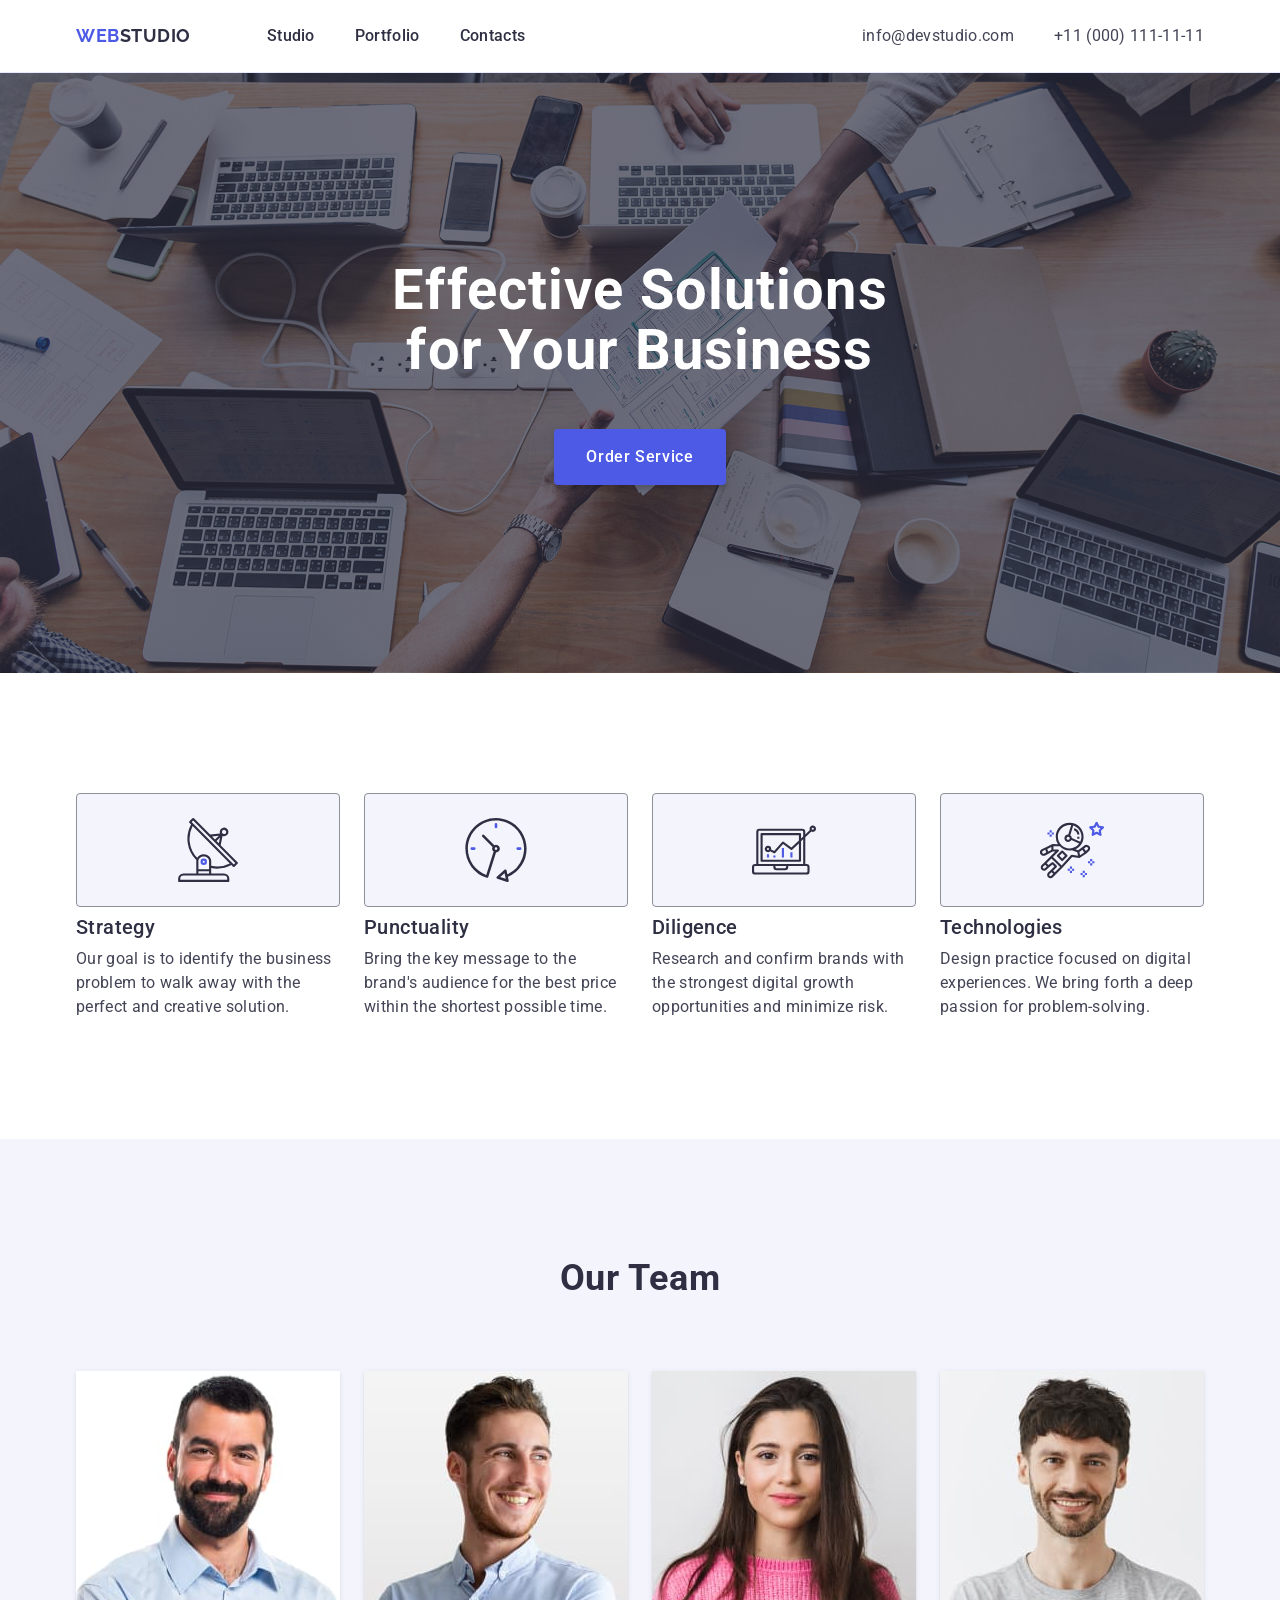
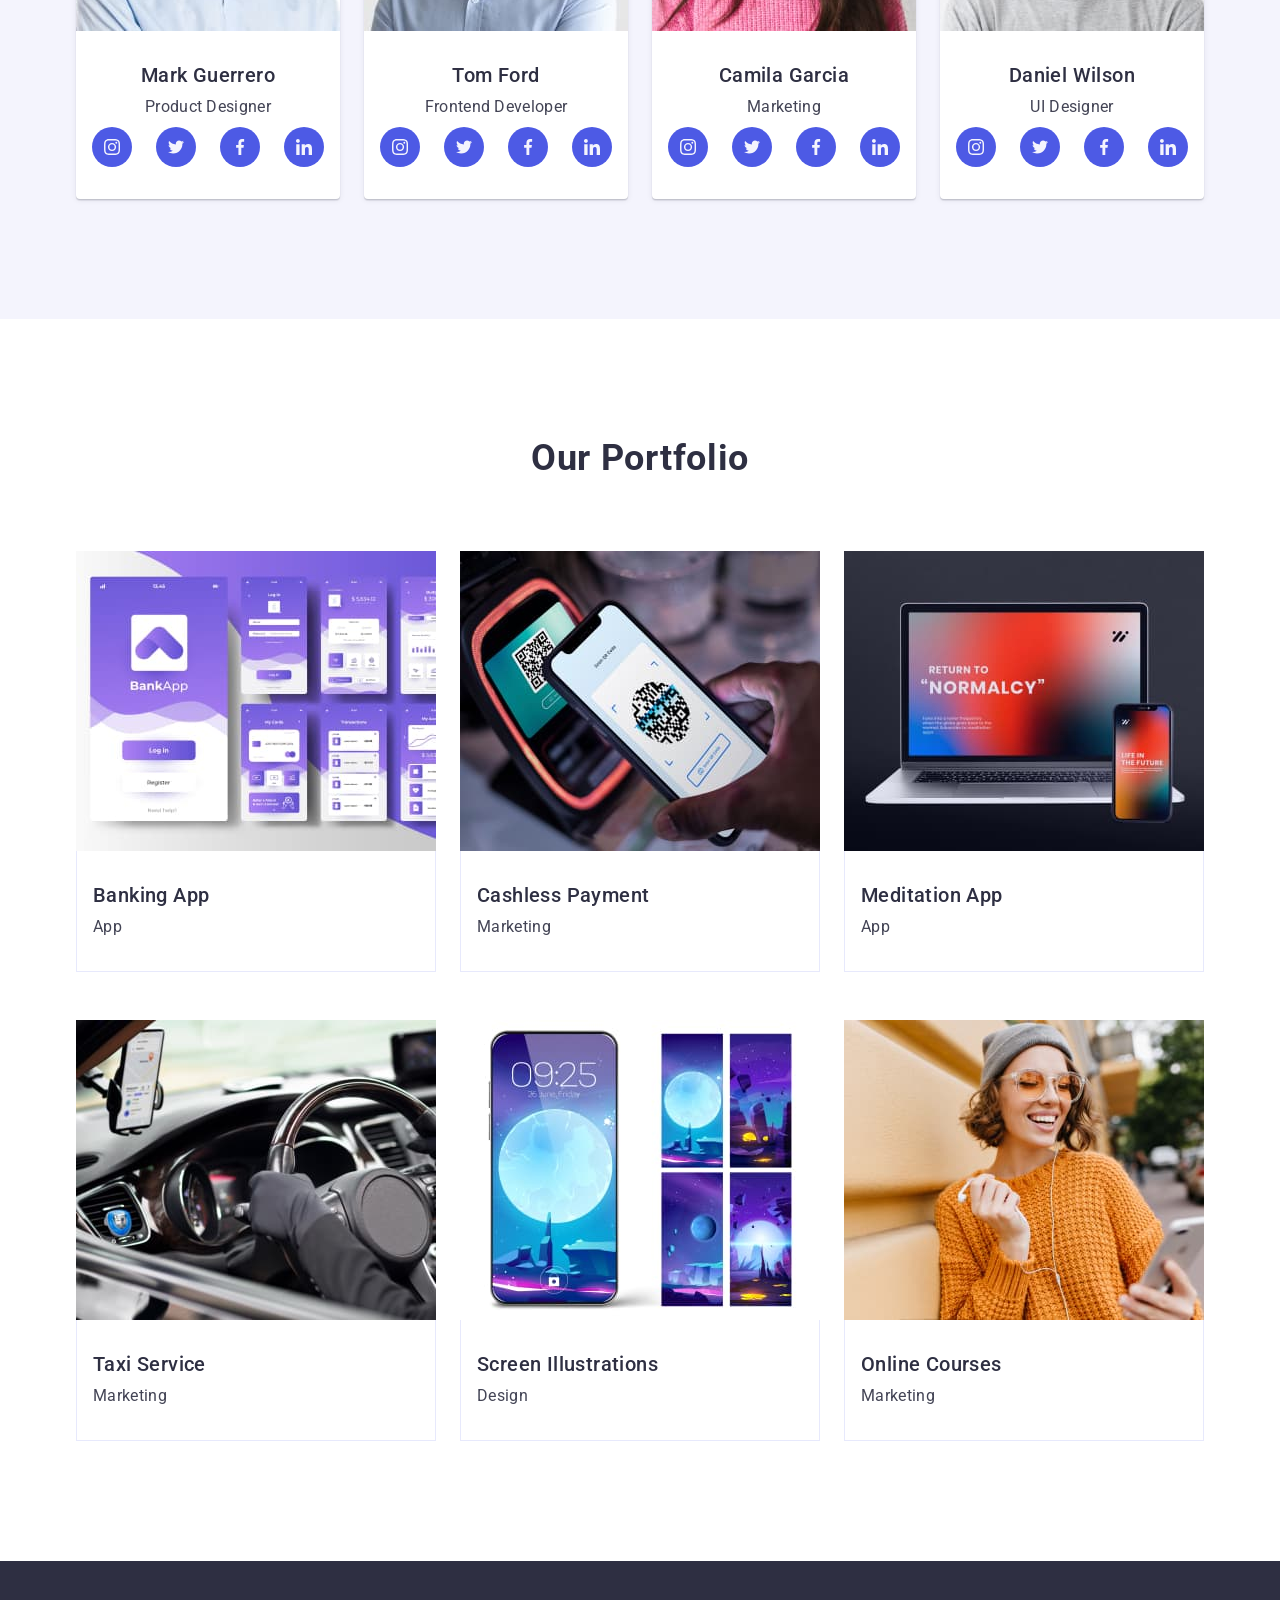
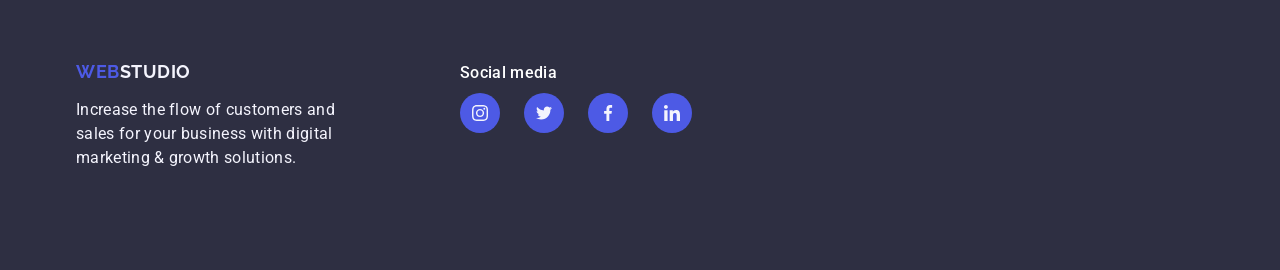
==== commit e1aeddce: "dz4" ====
--- a/index.html
+++ b/index.html
@@ -22,7 +22,7 @@
                 <a class="logo link" href="./index.html">Web<span class="logo-short">Studio</span></a>
                 <ul class="nav-menu list">
                     <li class="menu-item">
-                        <a class="menu-link link" href="./index.html">Studio</a>
+                        <a class="menu-link current link" href="./index.html">Studio</a>
                     </li>
                     <li class="menu-item">
                         <a class="menu-link link" href="">Portfolio</a>
@@ -59,21 +59,41 @@
                 <h2 class="benefits-title visually-hidden">Benefits</h2>
                 <ul class="benefits-list list">
                     <li class="benefits-item">
+                        <div class="benefits-icon-box">
+                            <svg class="benefits-icon" width="64" height="64">
+                                <use href="./images/icons.svg#icon-antenna-1">
+                            </svg>
+                        </div>
                         <h3 class="benefits-item-title">Strategy</h3>
                         <p class="benefits-item-text">Our goal is to identify the business
                             problem to walk away with the perfect and creative solution.</p>
                     </li>
                     <li class="benefits-item">
+                        <div class="benefits-icon-box">
+                            <svg class="benefits-icon" width="64" height="64">
+                                <use href="./images/icons.svg#icon-clock-1">
+                            </svg>
+                        </div>
                         <h3 class="benefits-item-title">Punctuality</h3>
                         <p class="benefits-item-text">Bring the key message to the brand's audience for the best price
                             within the shortest possible time.</p>
                     </li>
                     <li class="benefits-item">
+                        <div class="benefits-icon-box">
+                            <svg class="benefits-icon" width="64" height="64">
+                                <use href="./images/icons.svg#icon-diagram-1">
+                            </svg>
+                        </div>
                         <h3 class="benefits-item-title">Diligence</h3>
                         <p class="benefits-item-text">Research and confirm brands with the strongest digital growth
                             opportunities and minimize risk.</p>
                     </li>
                     <li class="benefits-item">
+                        <div class="benefits-icon-box">
+                            <svg class="benefits-icon" width="64" height="64">
+                                <use href="./images/icons.svg#icon-astronaut-1">
+                            </svg>
+                        </div>
                         <h3 class="benefits-item-title">Technologies</h3>
                         <p class="benefits-item-text">Design practice focused on digital experiences. We bring forth a
                             deep passion for problem-solving.</p>
@@ -92,6 +112,36 @@
                         <div class="team-person">
                             <h3 class="our-team-item-title">Mark Guerrero</h3>
                             <p class="our-team-item-text">Product Designer</p>
+                            <ul class="icon-list">
+                                <li class="icon-item">
+                                    <a class="icon-media-link link">
+                                        <svg class="icon-media" width="16" height="16">
+                                            <use href="./images/icons.svg#icon-instagram-2"></use>
+                                        </svg>
+                                    </a>
+                                </li>
+                                <li>
+                                    <a class="icon-media-link link">
+                                        <svg class="icon-media" width="16" height="16">
+                                            <use href="./images/icons.svg#icon-twitter-1"></use>
+                                        </svg>
+                                    </a>
+                                </li>
+                                <li>
+                                    <a class="icon-media-link link">
+                                        <svg class="icon-media" width="16" height="16">
+                                            <use href="./images/icons.svg#icon-facebook-1"></use>
+                                        </svg>
+                                    </a>
+                                </li>
+                                <li>
+                                    <a class="icon-media-link link">
+                                        <svg class="icon-media" width="16" height="16">
+                                            <use href="./images/icons.svg#icon-linkedin-1"></use>
+                                        </svg>
+                                    </a>
+                                </li>
+                            </ul>
                         </div>
                     </li>
                     <li class="our-team-item">
@@ -100,6 +150,36 @@
                         <div class="team-person">
                             <h3 class="our-team-item-title">Tom Ford</h3>
                             <p class="our-team-item-text">Frontend Developer</p>
+                            <ul class="icon-list">
+                                <li class="icon-item">
+                                    <a class="icon-media-link link">
+                                        <svg class="icon-media" width="16" height="16">
+                                            <use href="./images/icons.svg#icon-instagram-2"></use>
+                                        </svg>
+                                    </a>
+                                </li>
+                                <li>
+                                    <a class="icon-media-link link">
+                                        <svg class="icon-media" width="16" height="16">
+                                            <use href="./images/icons.svg#icon-twitter-1"></use>
+                                        </svg>
+                                    </a>
+                                </li>
+                                <li>
+                                    <a class="icon-media-link link">
+                                        <svg class="icon-media" width="16" height="16">
+                                            <use href="./images/icons.svg#icon-facebook-1"></use>
+                                        </svg>
+                                    </a>
+                                </li>
+                                <li>
+                                    <a class="icon-media-link link">
+                                        <svg class="icon-media" width="16" height="16">
+                                            <use href="./images/icons.svg#icon-linkedin-1"></use>
+                                        </svg>
+                                    </a>
+                                </li>
+                            </ul>
                         </div>
                     </li>
                     <li class="our-team-item">
@@ -108,6 +188,36 @@
                         <div class="team-person">
                             <h3 class="our-team-item-title">Camila Garcia</h3>
                             <p class="our-team-item-text">Marketing</p>
+                            <ul class="icon-list">
+                                <li class="icon-item">
+                                    <a class="icon-media-link link">
+                                        <svg class="icon-media" width="16" height="16">
+                                            <use href="./images/icons.svg#icon-instagram-2"></use>
+                                        </svg>
+                                    </a>
+                                </li>
+                                <li>
+                                    <a class="icon-media-link link">
+                                        <svg class="icon-media" width="16" height="16">
+                                            <use href="./images/icons.svg#icon-twitter-1"></use>
+                                        </svg>
+                                    </a>
+                                </li>
+                                <li>
+                                    <a class="icon-media-link link">
+                                        <svg class="icon-media" width="16" height="16">
+                                            <use href="./images/icons.svg#icon-facebook-1"></use>
+                                        </svg>
+                                    </a>
+                                </li>
+                                <li>
+                                    <a class="icon-media-link link">
+                                        <svg class="icon-media" width="16" height="16">
+                                            <use href="./images/icons.svg#icon-linkedin-1"></use>
+                                        </svg>
+                                    </a>
+                                </li>
+                            </ul>
                         </div>
                     </li>
                     <li class="our-team-item">
@@ -116,6 +226,36 @@
                         <div class="team-person">
                             <h3 class="our-team-item-title">Daniel Wilson</h3>
                             <p class="our-team-item-text">UI Designer</p>
+                            <ul class="icon-list">
+                                <li class="icon-item">
+                                    <a class="icon-media-link link">
+                                        <svg class="icon-media" width="16" height="16">
+                                            <use href="./images/icons.svg#icon-instagram-2"></use>
+                                        </svg>
+                                    </a>
+                                </li>
+                                <li>
+                                    <a class="icon-media-link link">
+                                        <svg class="icon-media" width="16" height="16">
+                                            <use href="./images/icons.svg#icon-twitter-1"></use>
+                                        </svg>
+                                    </a>
+                                </li>
+                                <li>
+                                    <a class="icon-media-link link">
+                                        <svg class="icon-media" width="16" height="16">
+                                            <use href="./images/icons.svg#icon-facebook-1"></use>
+                                        </svg>
+                                    </a>
+                                </li>
+                                <li>
+                                    <a class="icon-media-link link">
+                                        <svg class="icon-media" width="16" height="16">
+                                            <use href="./images/icons.svg#icon-linkedin-1"></use>
+                                        </svg>
+                                    </a>
+                                </li>
+                            </ul>
                         </div>
                     </li>
                 </ul>
@@ -128,48 +268,79 @@
                 <h2 class="portfolio-title">Our Portfolio</h2>
                 <ul class="portfolio-list list">
                     <li class="portfolio-item">
-                        <img class="portfolio-item-img" src="./images/Portfolio/img-51.jpg" alt="Banking App"
-                            width="360" height="300">
+                        <div class="portfolio-cover">
+                            <img class="portfolio-item-img" src="./images/Portfolio/img-51.jpg" alt="Banking App"
+                                width="360" height="300">
+                            <p class="portfolio-cover-text">14 Stylish and User-Friendly App Design Concepts · Task
+                                Manager App · Calorie Tracker App · Exotic Fruit Ecommerce App ·
+                                Cloud Storage App</p>
+                        </div>
                         <div class="portfolio-card">
                             <h3 class="portfolio-item-title">Banking App</h3>
                             <p class="portfolio-item-text">App</p>
                         </div>
-                    </li>
-                    <li class="portfolio-item">
-                        <img class="portfolio-item-img" src="./images/Portfolio/img-41.jpg" alt="Cashless Payment"
-                            width="360" height="300">
+
+                    </li>
+                    <li class="portfolio-item">
+                        <div class="portfolio-cover">
+                            <img class="portfolio-item-img" src="./images/Portfolio/img-41.jpg" alt="Cashless Payment"
+                                width="360" height="300">
+                            <p class="portfolio-cover-text">14 Stylish and User-Friendly App Design Concepts · Task
+                                Manager App · Calorie Tracker App · Exotic Fruit Ecommerce App ·
+                                Cloud Storage App</p>
+                        </div>
                         <div class="portfolio-card">
                             <h3 class="portfolio-item-title">Cashless Payment</h3>
                             <p class="portfolio-item-text">Marketing</p>
                         </div>
                     </li>
                     <li class="portfolio-item">
-                        <img class="portfolio-item-img" src="./images/Portfolio/img-31.jpg" alt="Meditation App"
-                            width="360" height="300">
+                        <div class="portfolio-cover">
+                            <img class="portfolio-item-img" src="./images/Portfolio/img-31.jpg" alt="Meditation App"
+                                width="360" height="300">
+                            <p class="portfolio-cover-text">14 Stylish and User-Friendly App Design Concepts · Task
+                                Manager App · Calorie Tracker App · Exotic Fruit Ecommerce App ·
+                                Cloud Storage App</p>
+                        </div>
                         <div class="portfolio-card">
                             <h3 class="portfolio-item-title">Meditation App</h3>
                             <p class="portfolio-item-text">App</p>
                         </div>
                     </li>
                     <li class="portfolio-item">
-                        <img class="portfolio-item-img" src="./images/Portfolio/img-21.jpg" alt="Taxi Service"
-                            width="360" height="300">
+                        <div class="portfolio-cover">
+                            <img class="portfolio-item-img" src="./images/Portfolio/img-21.jpg" alt="Taxi Service"
+                                width="360" height="300">
+                            <p class="portfolio-cover-text">14 Stylish and User-Friendly App Design Concepts · Task
+                                Manager App · Calorie Tracker App · Exotic Fruit Ecommerce App ·
+                                Cloud Storage App</p>
+                        </div>
                         <div class="portfolio-card">
                             <h3 class="portfolio-item-title">Taxi Service</h3>
                             <p class="portfolio-item-text">Marketing</p>
                         </div>
                     </li>
                     <li class="portfolio-item">
-                        <img class="portfolio-item-img" src="./images/Portfolio/img-11.jpg" alt="Screen Illustrations"
-                            width="360" height="300">
+                        <div class="portfolio-cover">
+                            <img class="portfolio-item-img" src="./images/Portfolio/img-11.jpg"
+                                alt="Screen Illustrations" width="360" height="300">
+                            <p class="portfolio-cover-text">14 Stylish and User-Friendly App Design Concepts · Task
+                                Manager App · Calorie Tracker App · Exotic Fruit Ecommerce App ·
+                                Cloud Storage App</p>
+                        </div>
                         <div class="portfolio-card">
                             <h3 class="portfolio-item-title">Screen Illustrations</h3>
                             <p class="portfolio-item-text">Design</p>
                         </div>
                     </li>
                     <li class="portfolio-item">
-                        <img class="portfolio-item-img" src="./images/Portfolio/img-01.jpg" alt="Online Courses"
-                            width="360" height="300">
+                        <div class="portfolio-cover">
+                            <img class="portfolio-item-img" src="./images/Portfolio/img-01.jpg" alt="Online Courses"
+                                width="360" height="300">
+                            <p class="portfolio-cover-text">14 Stylish and User-Friendly App Design Concepts · Task
+                                Manager App · Calorie Tracker App · Exotic Fruit Ecommerce App ·
+                                Cloud Storage App</p>
+                        </div>
                         <div class="portfolio-card">
                             <h3 class="portfolio-item-title">Online Courses</h3>
                             <p class="portfolio-item-text">Marketing</p>
@@ -181,10 +352,46 @@
 
     </main>
     <footer class="footer">
-        <div class="container">
-            <a class="logo-foot link" href="./index.html">Web<span class="logo-footer">Studio</span></a>
-            <p class="footer-text">Increase the flow of customers and sales for your business with digital marketing &
-                growth solutions.</p>
+        <div class="container-div container">
+            <div class="">
+                <a class="logo-foot link" href="./index.html">Web<span class="logo-footer">Studio</span></a>
+                <p class="footer-text">Increase the flow of customers and sales for your business with digital marketing
+                    &
+                    growth solutions.</p>
+            </div>
+            <div class="">
+                <p class="footer-media">Social media</p>
+                <ul class="icon-list">
+                    <li class="icon-item">
+                        <a class="icon-media-link link">
+                            <svg class="icon-media" width="16" height="16">
+                                <use href="./images/icons.svg#icon-instagram-2"></use>
+                            </svg>
+                        </a>
+                    </li>
+                    <li>
+                        <a class="icon-media-link link">
+                            <svg class="icon-media" width="16" height="16">
+                                <use href="./images/icons.svg#icon-twitter-1"></use>
+                            </svg>
+                        </a>
+                    </li>
+                    <li>
+                        <a class="icon-media-link link">
+                            <svg class="icon-media" width="16" height="16">
+                                <use href="./images/icons.svg#icon-facebook-1"></use>
+                            </svg>
+                        </a>
+                    </li>
+                    <li>
+                        <a class="icon-media-link link">
+                            <svg class="icon-media" width="16" height="16">
+                                <use href="./images/icons.svg#icon-linkedin-1"></use>
+                            </svg>
+                        </a>
+                    </li>
+                </ul>
+            </div>
         </div>
     </footer>
 </body>
--- a/css/styles.css
+++ b/css/styles.css
@@ -113,6 +113,18 @@
     letter-spacing: 0.32px;
     color: var(--NAVY-BLUE, #2E2F42);
     padding: 24px 0;
+    position: relative;
+}
+
+.menu-link:active:after {
+    content: '';
+    width: 100%;
+    height: 4px;
+    position: absolute;
+    border-radius: 2px;
+    background-color: #404bbf;
+    bottom: 0;
+    left: 0;
 }
 
 .menu-link:hover,
@@ -144,6 +156,10 @@
 
 .hero {
     background: var(--NAVY-BLUE, #2E2F42);
+    background-size: 1440px;
+    background-repeat: no-repeat;
+    background-position: center;
+    background-image: linear-gradient(rgba(46, 47, 66, 0.7), rgba(46, 47, 66, 0.7)), url(../images/people-office\ 1.jpg);
     padding-top: 188px;
     padding-bottom: 188px;
 }
@@ -194,6 +210,18 @@
     width: calc((100% - 72px) / 4);
 }
 
+
+.benefits-icon-box {
+    display: flex;
+    justify-content: center;
+    align-items: center;
+    border: 1px solid #8e8f99;
+    border-radius: 4px;
+    background: #f4f4fd;
+    padding: 24px 0;
+    margin-bottom: 8px;
+}
+
 .benefits-item-title {
     font-size: 20px;
     font-weight: 500;
@@ -261,6 +289,33 @@
     text-align: center;
 }
 
+.icon-list {
+    display: flex;
+    justify-content: center;
+    align-items: center;
+    gap: 24px;
+    margin-top: 8px;
+}
+
+.icon-item {}
+
+.icon-media-link {
+    display: flex;
+    width: 40px;
+    height: 40px;
+    background-color: #4d5ae5;
+    border-radius: 50%;
+    justify-content: center;
+    align-items: center;
+}
+
+.icon-media-link:hover {
+    background-color: #404bbf;
+    ;
+}
+
+.icon-media {}
+
 .portfolio {}
 
 .portfolio-list {
@@ -273,6 +328,10 @@
 .portfolio-item {
     width: calc((100% - 24 * 2) / 3);
 
+}
+
+.portfolio-item:hover {
+    box-shadow: 0 2px 1px 0 rgba(46, 47, 66, 0.08), 0 1px 1px 0 rgba(46, 47, 66, 0.16), 0 1px 6px 0 rgba(46, 47, 66, 0.08);
 }
 
 .portfolio-title {
@@ -283,6 +342,32 @@
     text-transform: capitalize;
     color: var(--NAVY-BLUE, #2E2F42);
     margin-bottom: 72px;
+
+}
+
+.portfolio-cover {
+    position: relative;
+    overflow: hidden;
+
+}
+
+.portfolio-cover-text {
+    font-weight: 400;
+    font-size: 16px;
+    line-height: 1.5;
+    letter-spacing: 0.02em;
+    color: #f4f4fd;
+    background-color: #4d5ae5;
+    position: absolute;
+    transform: translateY(100%);
+    padding: 40px 32px;
+    height: 100%;
+    top: 0;
+    left: 0;
+}
+
+.portfolio-cover:hover .portfolio-cover-text {
+    transform: translateY(0);
 
 }
 
@@ -336,4 +421,17 @@
 
 .logo-footer {
     color: #f4f4fd;
+}
+
+.container-div {
+    display: flex;
+    gap: 120px;
+}
+
+.footer-media {
+    font-weight: 500;
+    font-size: 16px;
+    line-height: 1.5;
+    letter-spacing: 0.02em;
+    color: #fff;
 }
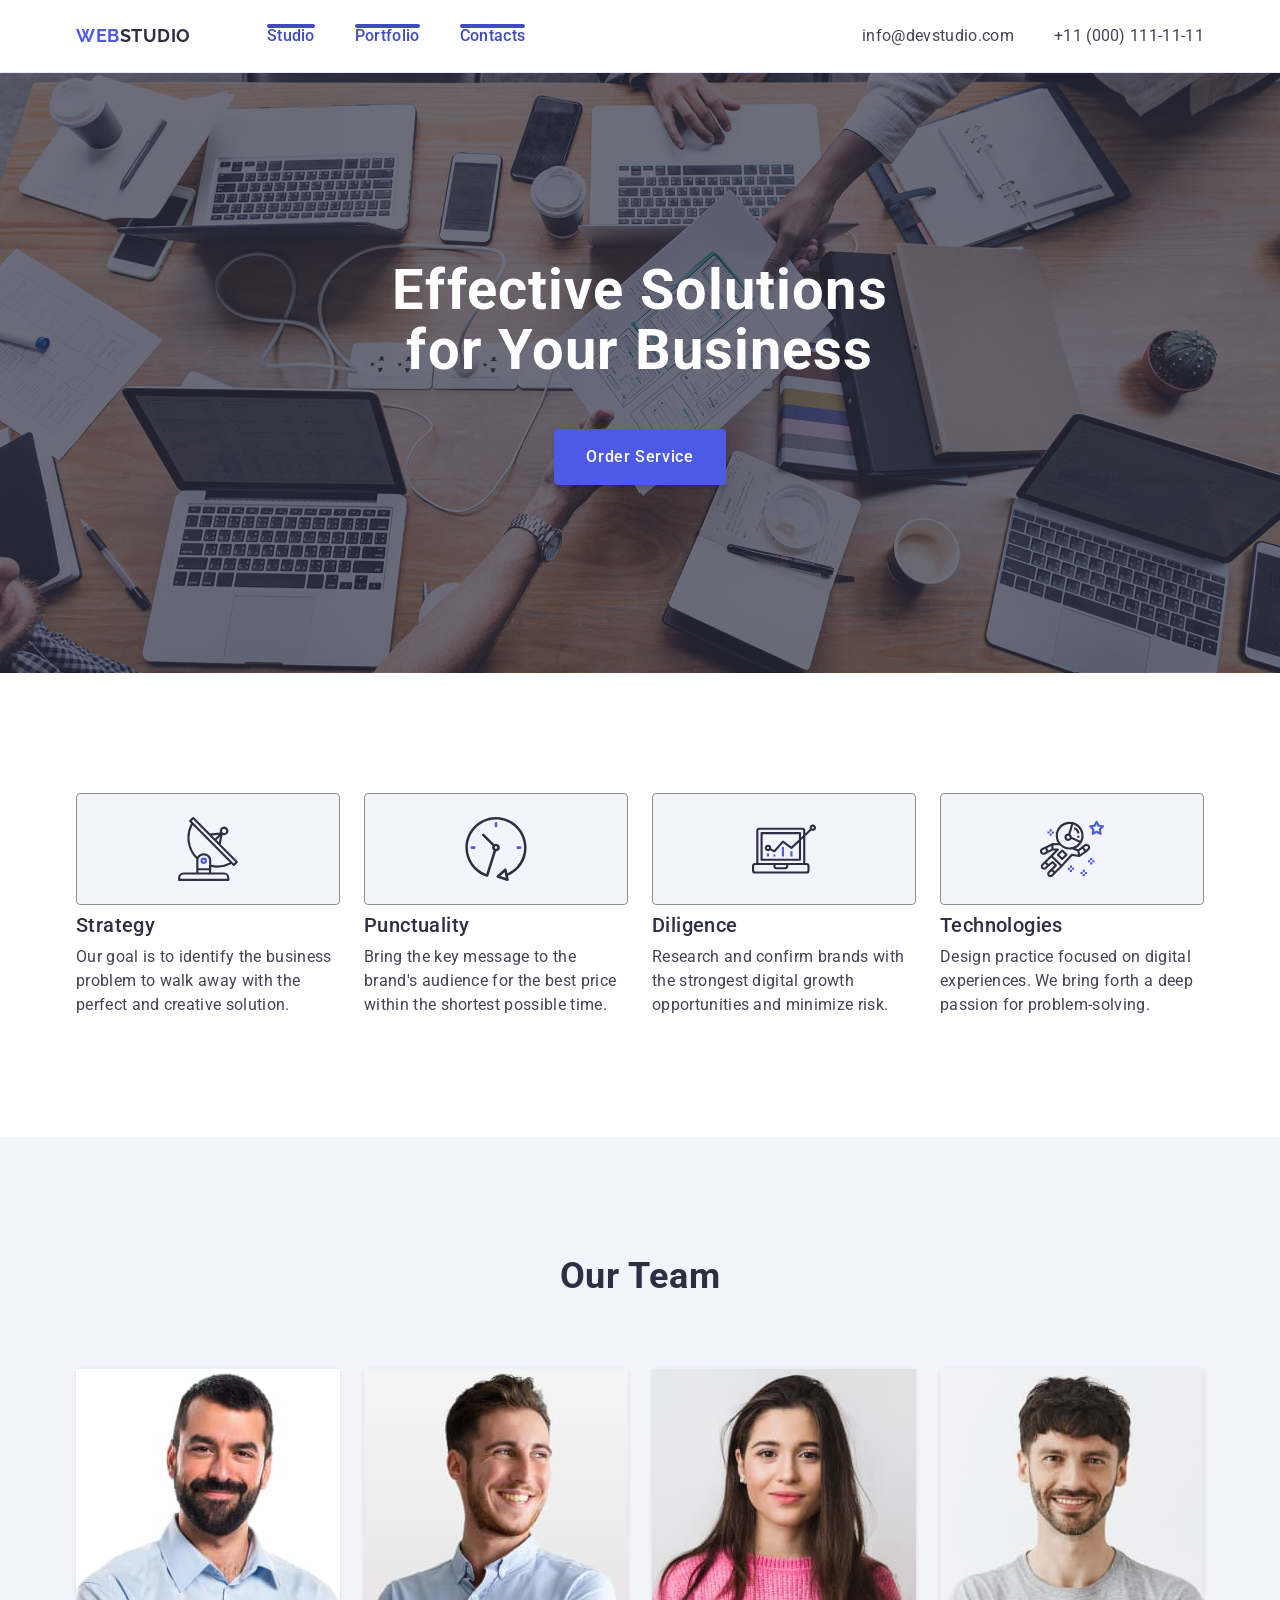
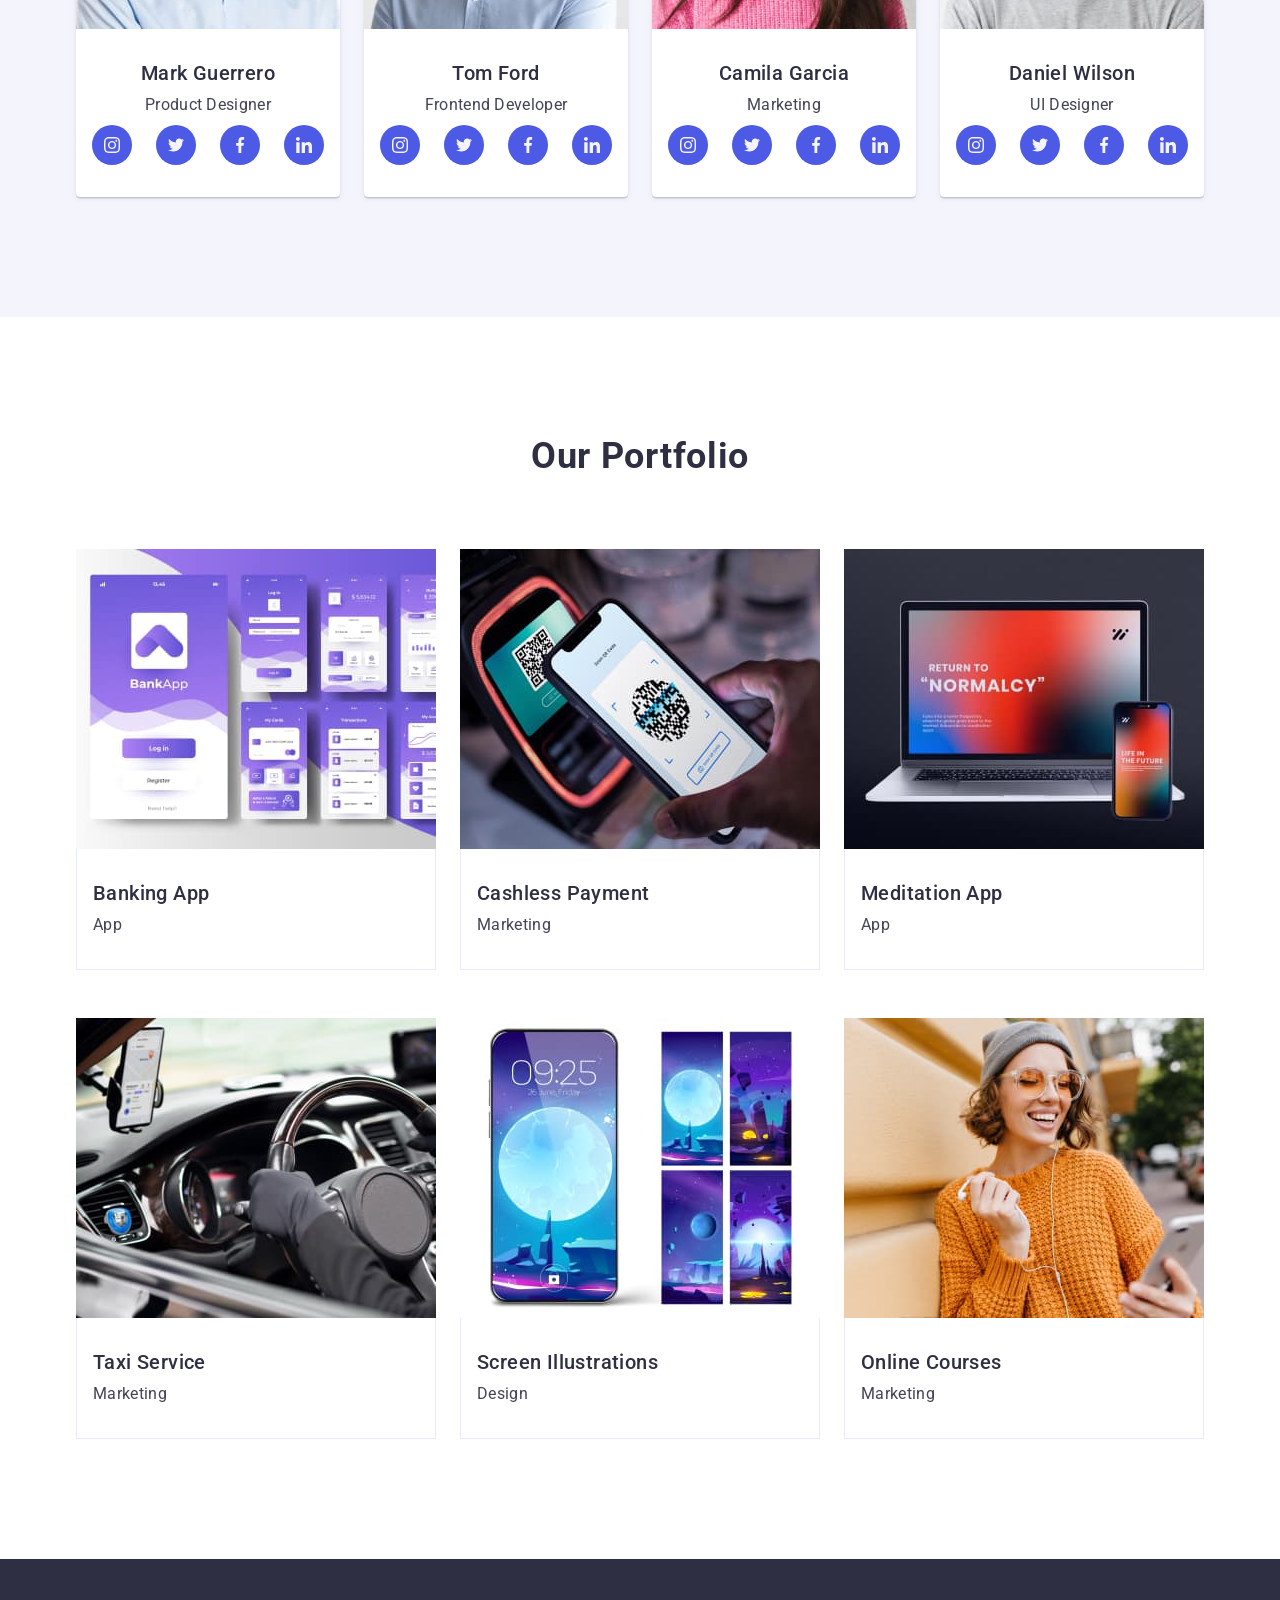
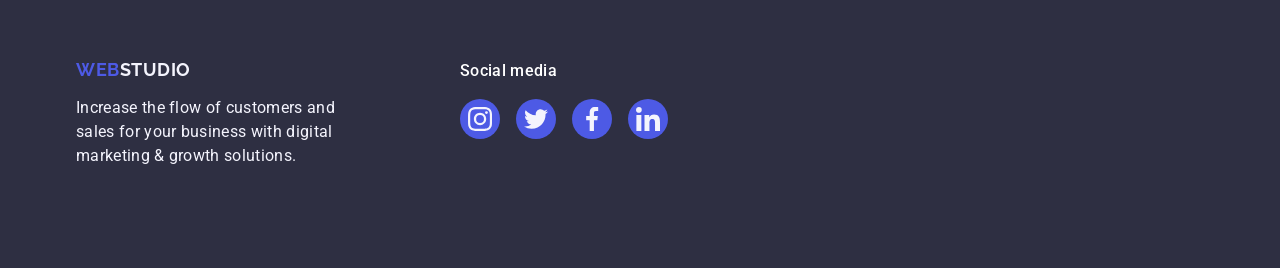
==== commit 9076a42f: "dz4" ====
--- a/index.html
+++ b/index.html
@@ -61,7 +61,7 @@
                     <li class="benefits-item">
                         <div class="benefits-icon-box">
                             <svg class="benefits-icon" width="64" height="64">
-                                <use href="./images/icons.svg#icon-antenna-1">
+                                <use href="./images/icons.svg#icon-antenna-1"></use>
                             </svg>
                         </div>
                         <h3 class="benefits-item-title">Strategy</h3>
@@ -71,7 +71,7 @@
                     <li class="benefits-item">
                         <div class="benefits-icon-box">
                             <svg class="benefits-icon" width="64" height="64">
-                                <use href="./images/icons.svg#icon-clock-1">
+                                <use href="./images/icons.svg#icon-clock-1"></use>
                             </svg>
                         </div>
                         <h3 class="benefits-item-title">Punctuality</h3>
@@ -81,7 +81,7 @@
                     <li class="benefits-item">
                         <div class="benefits-icon-box">
                             <svg class="benefits-icon" width="64" height="64">
-                                <use href="./images/icons.svg#icon-diagram-1">
+                                <use href="./images/icons.svg#icon-diagram-1"></use>
                             </svg>
                         </div>
                         <h3 class="benefits-item-title">Diligence</h3>
@@ -91,7 +91,7 @@
                     <li class="benefits-item">
                         <div class="benefits-icon-box">
                             <svg class="benefits-icon" width="64" height="64">
-                                <use href="./images/icons.svg#icon-astronaut-1">
+                                <use href="./images/icons.svg#icon-astronaut-1"></use>
                             </svg>
                         </div>
                         <h3 class="benefits-item-title">Technologies</h3>
@@ -353,7 +353,7 @@
     </main>
     <footer class="footer">
         <div class="container-div container">
-            <div class="">
+            <div class="logo-box">
                 <a class="logo-foot link" href="./index.html">Web<span class="logo-footer">Studio</span></a>
                 <p class="footer-text">Increase the flow of customers and sales for your business with digital marketing
                     &
@@ -361,31 +361,31 @@
             </div>
             <div class="">
                 <p class="footer-media">Social media</p>
-                <ul class="icon-list">
+                <ul class="list-footer">
                     <li class="icon-item">
-                        <a class="icon-media-link link">
-                            <svg class="icon-media" width="16" height="16">
+                        <a class="icon-media-link link media-footer">
+                            <svg class="icon-media" width="24" height="24">
                                 <use href="./images/icons.svg#icon-instagram-2"></use>
                             </svg>
                         </a>
                     </li>
                     <li>
-                        <a class="icon-media-link link">
-                            <svg class="icon-media" width="16" height="16">
+                        <a class="icon-media-link link media-footer">
+                            <svg class="icon-media" width="24" height="24">
                                 <use href="./images/icons.svg#icon-twitter-1"></use>
                             </svg>
                         </a>
                     </li>
                     <li>
-                        <a class="icon-media-link link">
-                            <svg class="icon-media" width="16" height="16">
+                        <a class="icon-media-link link media-footer">
+                            <svg class="icon-media" width="24" height="24">
                                 <use href="./images/icons.svg#icon-facebook-1"></use>
                             </svg>
                         </a>
                     </li>
                     <li>
-                        <a class="icon-media-link link">
-                            <svg class="icon-media" width="16" height="16">
+                        <a class="icon-media-link link media-footer">
+                            <svg class="icon-media" width="24" height="24">
                                 <use href="./images/icons.svg#icon-linkedin-1"></use>
                             </svg>
                         </a>
--- a/css/styles.css
+++ b/css/styles.css
@@ -67,6 +67,9 @@
 .page-header {
     border-bottom: 1px solid #e7e9fc;
     padding: 24px 0;
+    box-shadow: 0px 2px 1px rgba(46, 47, 66, 0.08),
+        0px 1px 1px rgba(46, 47, 66, 0.16),
+        0px 1px 6px rgba(46, 47, 66, 0.08);
 }
 
 .header-nav {
@@ -111,19 +114,20 @@
     font-weight: 500;
     line-height: 1.5;
     letter-spacing: 0.32px;
-    color: var(--NAVY-BLUE, #2E2F42);
+    color: #404bbf;
     padding: 24px 0;
     position: relative;
-}
-
-.menu-link:active:after {
+    transition: 250ms cubic-bezier(0.4, 0, 0.2, 1);
+}
+
+.menu-link:after {
     content: '';
     width: 100%;
     height: 4px;
     position: absolute;
     border-radius: 2px;
     background-color: #404bbf;
-    bottom: 0;
+    bottom: -1;
     left: 0;
 }
 
@@ -147,6 +151,7 @@
     line-height: 1.5;
     letter-spacing: 0.32px;
     color: var(--SLATE, #434455);
+    transition: 250ms cubic-bezier(0.4, 0, 0.2, 1);
 }
 
 .page-address-link:hover,
@@ -155,11 +160,11 @@
 }
 
 .hero {
-    background: var(--NAVY-BLUE, #2E2F42);
-    background-size: 1440px;
+    max-width: 1440px;
     background-repeat: no-repeat;
     background-position: center;
     background-image: linear-gradient(rgba(46, 47, 66, 0.7), rgba(46, 47, 66, 0.7)), url(../images/people-office\ 1.jpg);
+    background-size: cover;
     padding-top: 188px;
     padding-bottom: 188px;
 }
@@ -192,6 +197,7 @@
     box-shadow: 0 4px 4px 0 rgba(0, 0, 0, 0.15);
     background: #4d5ae5;
     border: none;
+    transition: background-color 250ms cubic-bezier(0.4, 0, 0.2, 1);
 }
 
 .hero-btn:hover,
@@ -220,6 +226,7 @@
     background: #f4f4fd;
     padding: 24px 0;
     margin-bottom: 8px;
+    height: 112px;
 }
 
 .benefits-item-title {
@@ -307,14 +314,18 @@
     border-radius: 50%;
     justify-content: center;
     align-items: center;
-}
-
-.icon-media-link:hover {
+    transition: background-color 250ms cubic-bezier(0.4, 0, 0.2, 1);
+}
+
+.icon-media-link:hover,
+.icon-media-link:focus {
     background-color: #404bbf;
     ;
 }
 
-.icon-media {}
+.icon-media {
+    fill: #F4F4FD;
+}
 
 .portfolio {}
 
@@ -327,6 +338,7 @@
 
 .portfolio-item {
     width: calc((100% - 24 * 2) / 3);
+    transition: box-shadow 250ms cubic-bezier(0.4, 0, 0.2, 1);
 
 }
 
@@ -364,6 +376,7 @@
     height: 100%;
     top: 0;
     left: 0;
+    transition: transform 250ms cubic-bezier(0.4, 0, 0.2, 1);
 }
 
 .portfolio-cover:hover .portfolio-cover-text {
@@ -425,7 +438,11 @@
 
 .container-div {
     display: flex;
-    gap: 120px;
+    align-items: baseline
+}
+
+.logo-box {
+    margin-right: 120px
 }
 
 .footer-media {
@@ -434,4 +451,19 @@
     line-height: 1.5;
     letter-spacing: 0.02em;
     color: #fff;
+    margin-bottom: 16px
+}
+
+.list-footer {
+    display: flex;
+    justify-content: center;
+    align-items: center;
+    gap: 16px;
+    margin-top: 8px;
+}
+
+.icon-media-link:hover.media-footer,
+.icon-media-link:focus.media-footer {
+    background-color: #31d0aa;
+    ;
 }
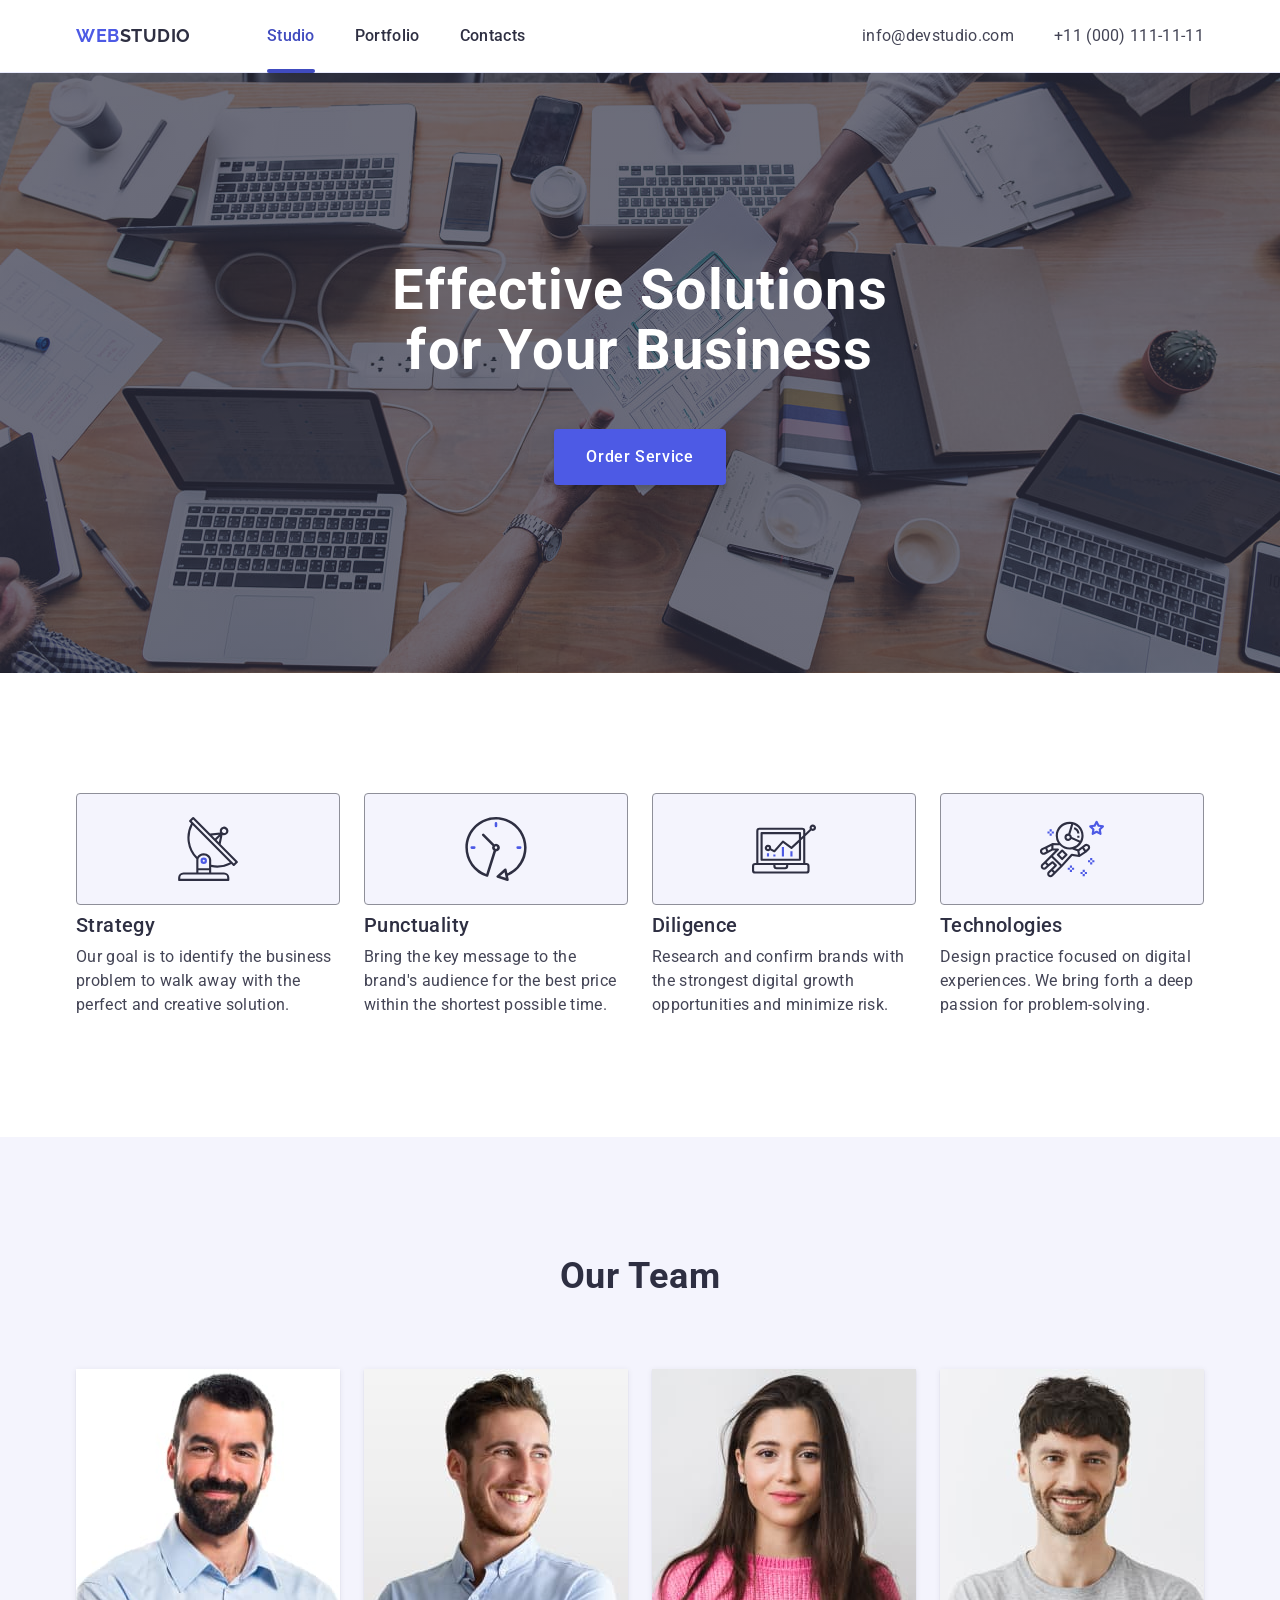
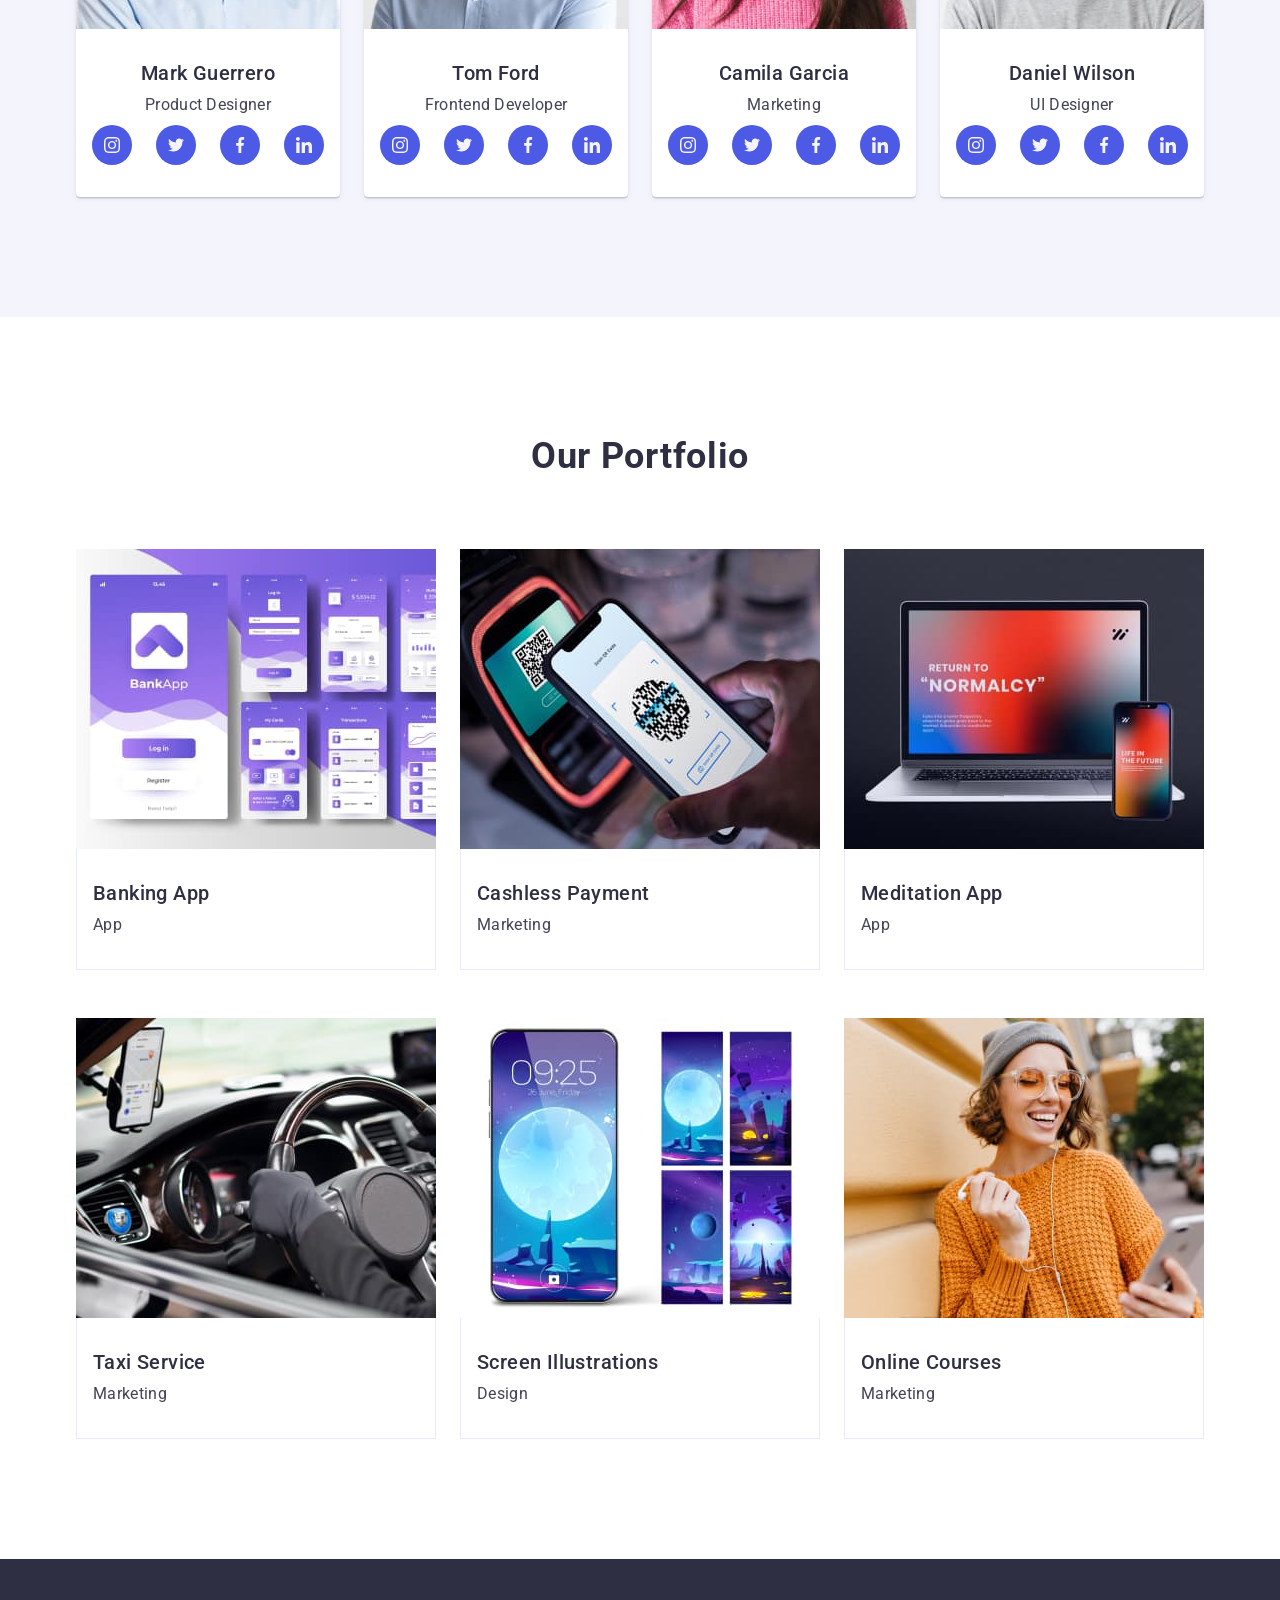
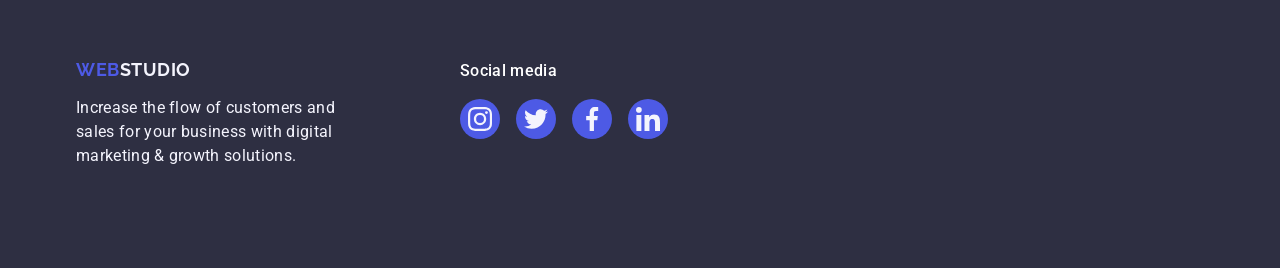
==== commit 5f2b7c35: "dz4" ====
--- a/index.html
+++ b/index.html
@@ -114,28 +114,28 @@
                             <p class="our-team-item-text">Product Designer</p>
                             <ul class="icon-list">
                                 <li class="icon-item">
-                                    <a class="icon-media-link link">
+                                    <a class="icon-media-link" href="">
                                         <svg class="icon-media" width="16" height="16">
                                             <use href="./images/icons.svg#icon-instagram-2"></use>
                                         </svg>
                                     </a>
                                 </li>
                                 <li>
-                                    <a class="icon-media-link link">
+                                    <a class="icon-media-link" href="">
                                         <svg class="icon-media" width="16" height="16">
                                             <use href="./images/icons.svg#icon-twitter-1"></use>
                                         </svg>
                                     </a>
                                 </li>
                                 <li>
-                                    <a class="icon-media-link link">
+                                    <a class="icon-media-link" href="">
                                         <svg class="icon-media" width="16" height="16">
                                             <use href="./images/icons.svg#icon-facebook-1"></use>
                                         </svg>
                                     </a>
                                 </li>
                                 <li>
-                                    <a class="icon-media-link link">
+                                    <a class="icon-media-link" href="">
                                         <svg class="icon-media" width="16" height="16">
                                             <use href="./images/icons.svg#icon-linkedin-1"></use>
                                         </svg>
@@ -363,28 +363,28 @@
                 <p class="footer-media">Social media</p>
                 <ul class="list-footer">
                     <li class="icon-item">
-                        <a class="icon-media-link link media-footer">
+                        <a class="icon-media-link link media-footer" href="">
                             <svg class="icon-media" width="24" height="24">
                                 <use href="./images/icons.svg#icon-instagram-2"></use>
                             </svg>
                         </a>
                     </li>
                     <li>
-                        <a class="icon-media-link link media-footer">
+                        <a class="icon-media-link link media-footer" href="">
                             <svg class="icon-media" width="24" height="24">
                                 <use href="./images/icons.svg#icon-twitter-1"></use>
                             </svg>
                         </a>
                     </li>
                     <li>
-                        <a class="icon-media-link link media-footer">
+                        <a class="icon-media-link link media-footer" href="">
                             <svg class="icon-media" width="24" height="24">
                                 <use href="./images/icons.svg#icon-facebook-1"></use>
                             </svg>
                         </a>
                     </li>
                     <li>
-                        <a class="icon-media-link link media-footer">
+                        <a class="icon-media-link link media-footer" href="">
                             <svg class="icon-media" width="24" height="24">
                                 <use href="./images/icons.svg#icon-linkedin-1"></use>
                             </svg>
--- a/css/styles.css
+++ b/css/styles.css
@@ -1,11 +1,4 @@
-/* .list {
-    list-style-type: none;
-    margin-bottom: 0;
-    margin-top: 0;
-    padding-left: 0;
-} */
-
-.link {
+a {
     text-decoration: none;
 }
 
@@ -66,7 +59,6 @@
 
 .page-header {
     border-bottom: 1px solid #e7e9fc;
-    padding: 24px 0;
     box-shadow: 0px 2px 1px rgba(46, 47, 66, 0.08),
         0px 1px 1px rgba(46, 47, 66, 0.16),
         0px 1px 6px rgba(46, 47, 66, 0.08);
@@ -110,25 +102,30 @@
 }
 
 .menu-link {
-    font-size: 16px;
-    font-weight: 500;
-    line-height: 1.5;
-    letter-spacing: 0.32px;
+    display: block;
+    font-size: 16px;
+    font-weight: 500;
+    line-height: 1.5;
+    letter-spacing: 0.32px;
+    color: #2e2f42;
+    padding: 24px 0;
+    transition: color 250ms cubic-bezier(0.4, 0, 0.2, 1);
+}
+
+.menu-link.current {
+    position: relative;
     color: #404bbf;
-    padding: 24px 0;
-    position: relative;
-    transition: 250ms cubic-bezier(0.4, 0, 0.2, 1);
-}
-
-.menu-link:after {
+}
+
+.menu-link.current::after {
     content: '';
     width: 100%;
     height: 4px;
     position: absolute;
     border-radius: 2px;
     background-color: #404bbf;
-    bottom: -1;
     left: 0;
+    bottom: -1px;
 }
 
 .menu-link:hover,
@@ -136,6 +133,10 @@
     color: var(--OCEAN, #404BBF);
 }
 
+.menu-link:active {
+    color: #404BBF;
+}
+
 .page-address {
     font-style: normal;
     margin-left: auto;
@@ -151,7 +152,7 @@
     line-height: 1.5;
     letter-spacing: 0.32px;
     color: var(--SLATE, #434455);
-    transition: 250ms cubic-bezier(0.4, 0, 0.2, 1);
+    transition: color 250ms cubic-bezier(0.4, 0, 0.2, 1);
 }
 
 .page-address-link:hover,
@@ -163,10 +164,12 @@
     max-width: 1440px;
     background-repeat: no-repeat;
     background-position: center;
-    background-image: linear-gradient(rgba(46, 47, 66, 0.7), rgba(46, 47, 66, 0.7)), url(../images/people-office\ 1.jpg);
+    background-image: linear-gradient(rgba(46, 47, 66, 0.7), rgba(46, 47, 66, 0.7)), url(../images/img-name.jpg);
     background-size: cover;
+    background-color: #2e2f42;
     padding-top: 188px;
     padding-bottom: 188px;
+    margin: 0 auto;
 }
 
 .hero-title {
@@ -188,7 +191,6 @@
     line-height: 1.5;
     letter-spacing: 0.64px;
     color: var(--WHITE, #FFF);
-    background: var(--IRIS, #4D5AE5);
     margin: 0 auto;
     border-radius: 4px;
     padding: 16px 32px;
@@ -320,7 +322,6 @@
 .icon-media-link:hover,
 .icon-media-link:focus {
     background-color: #404bbf;
-    ;
 }
 
 .icon-media {
@@ -465,5 +466,4 @@
 .icon-media-link:hover.media-footer,
 .icon-media-link:focus.media-footer {
     background-color: #31d0aa;
-    ;
 }
